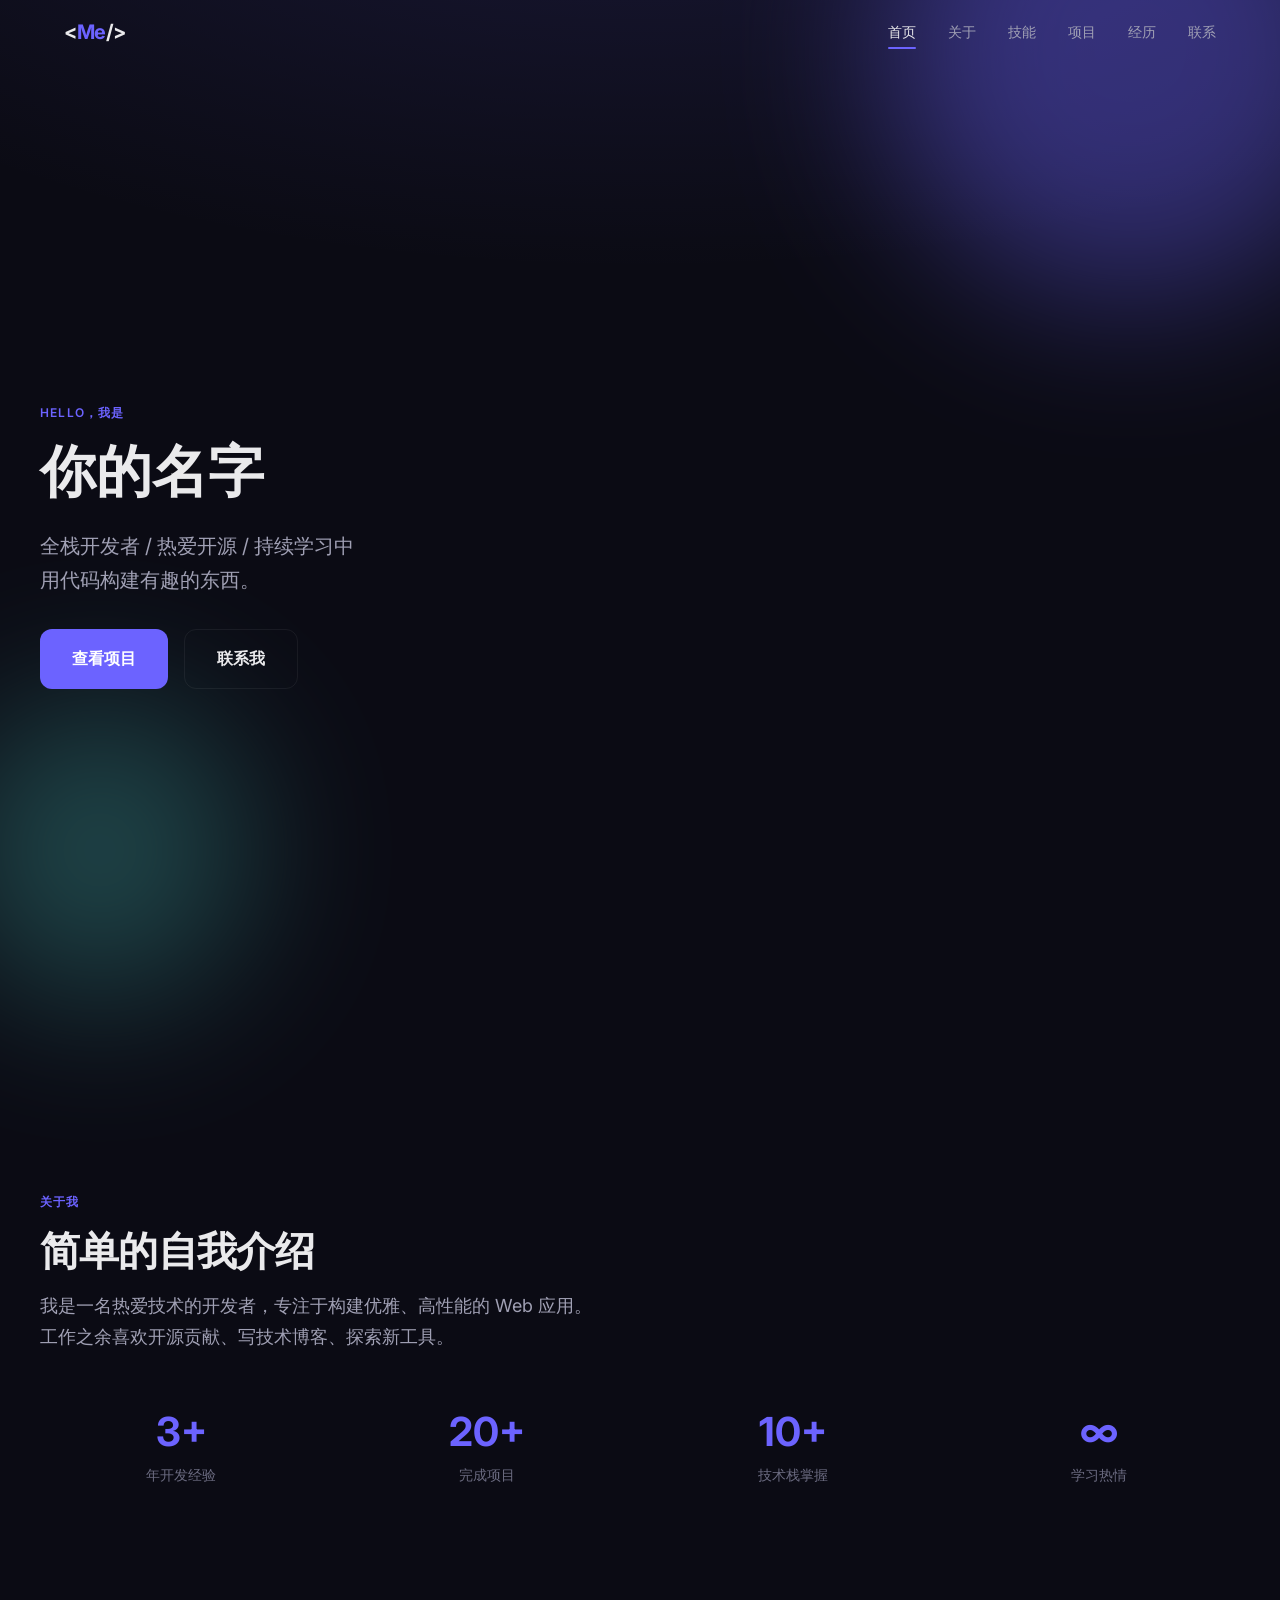
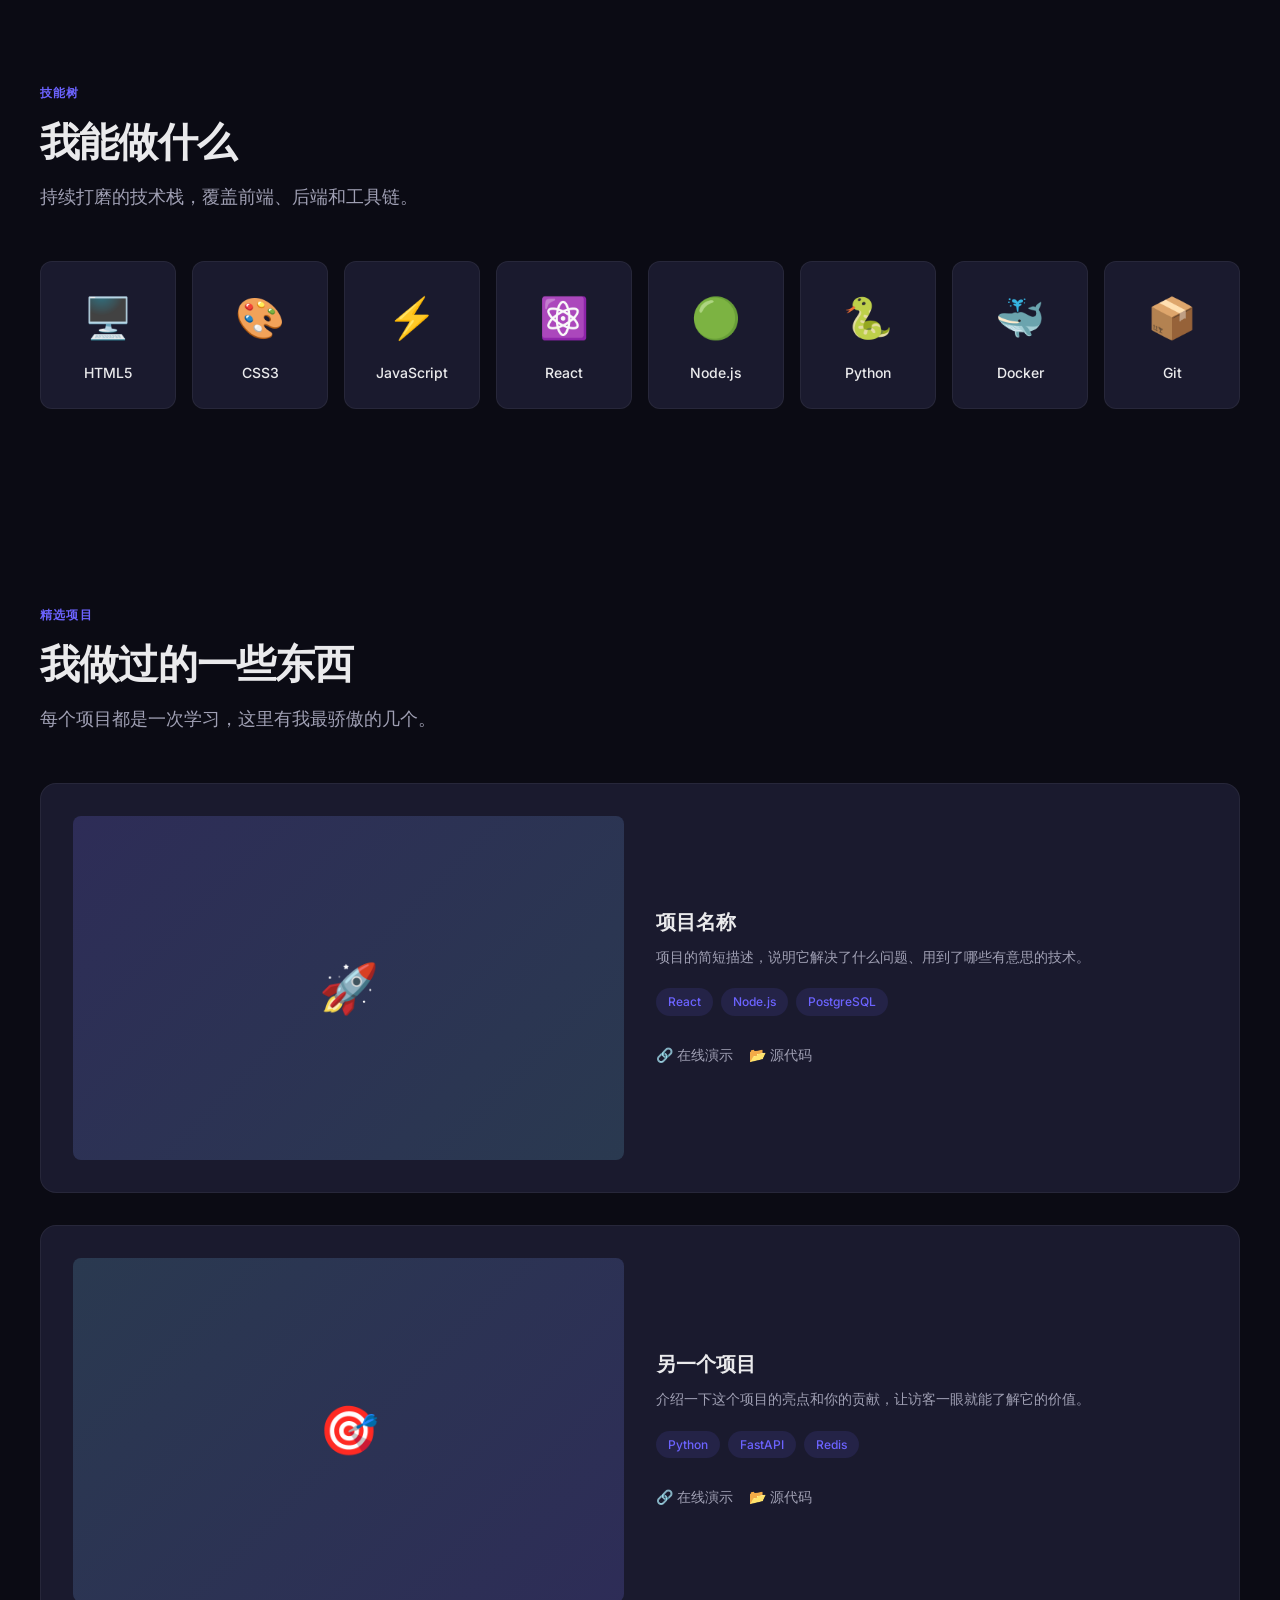
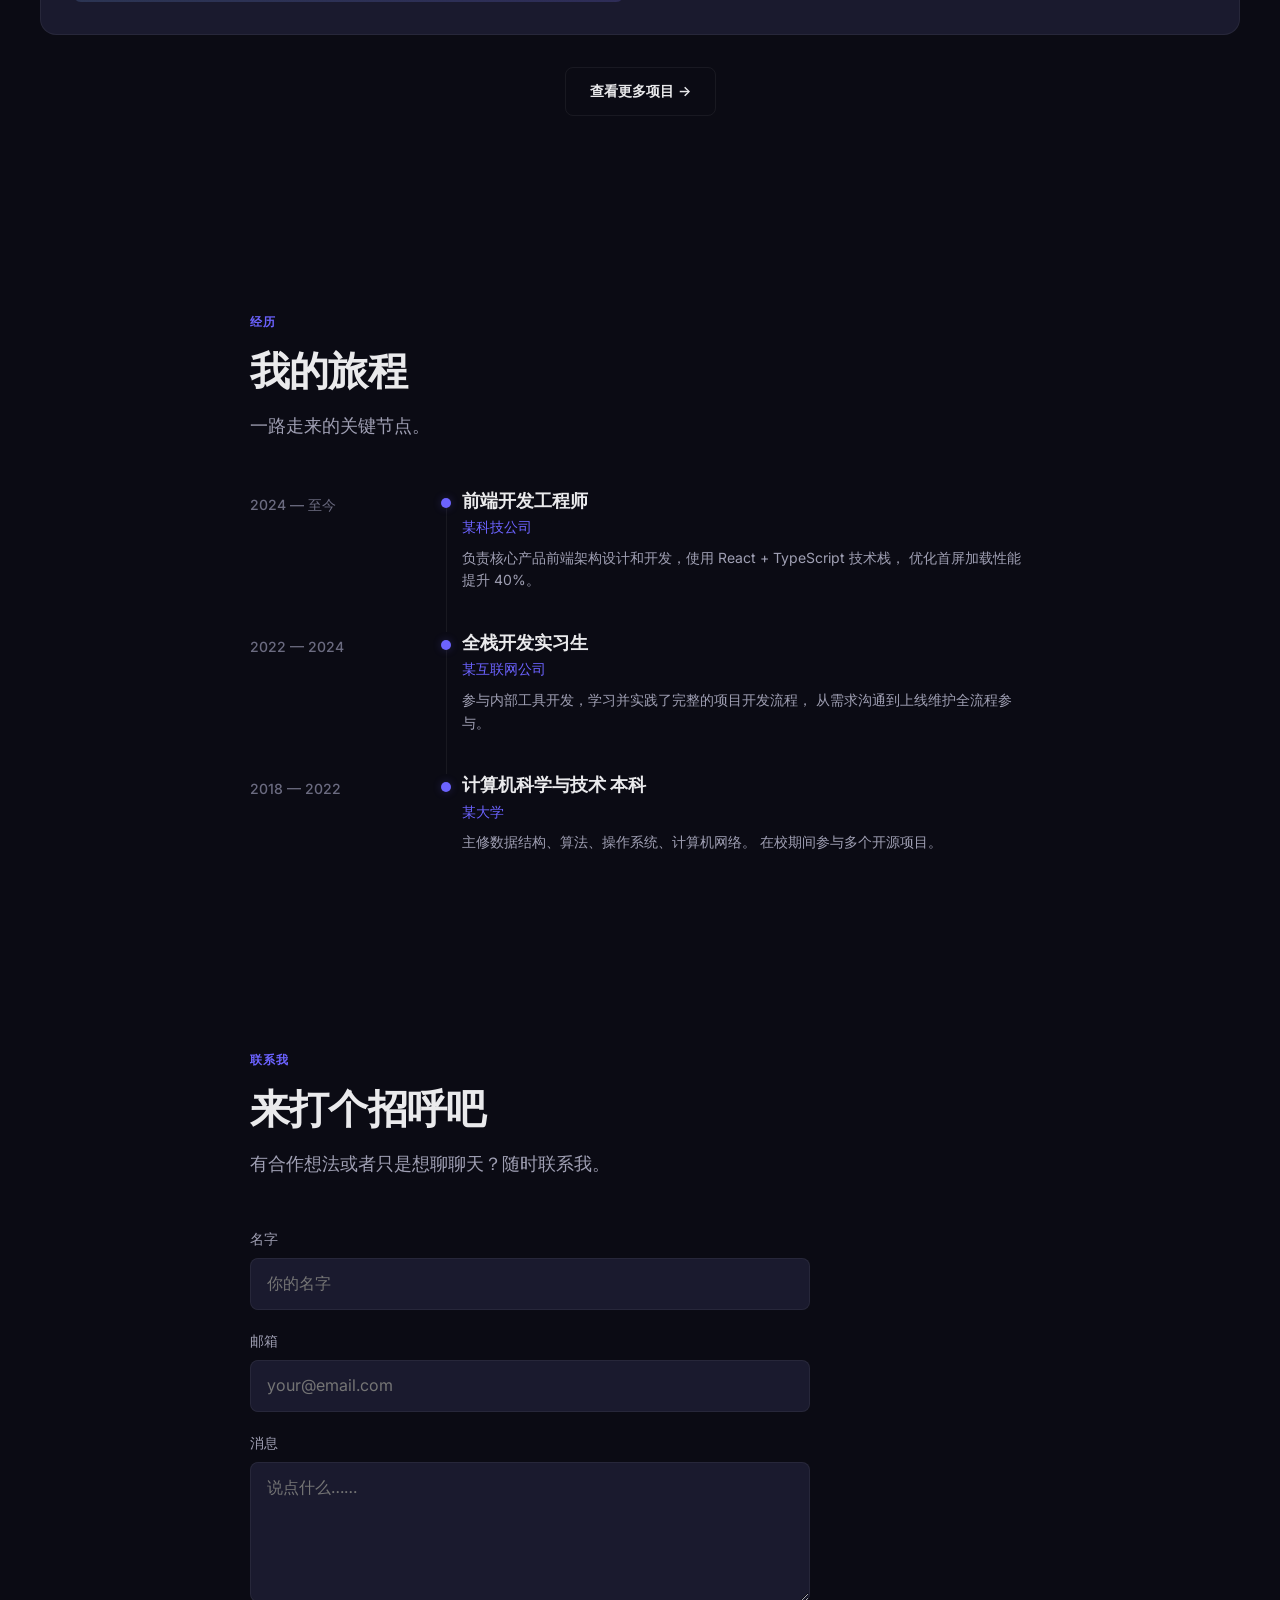
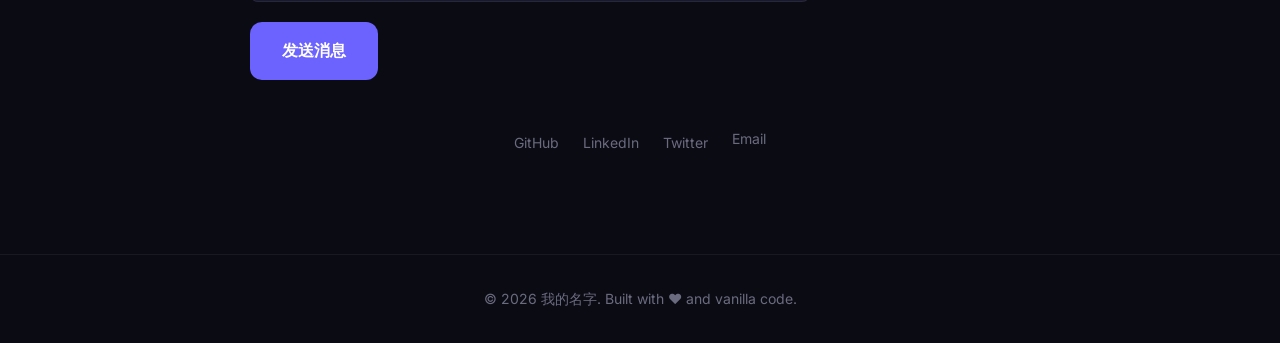
==== index.html @ 32b27642 "🎉 初始化个人作品集网站 - 纯静态 HTML/CSS/JS，零框架零依赖 - 深色主题，紫色主调 - 6 个板块：Hero/关于/技能/项目/经历/联系 - 滚动入场动画、Intersection " ====
<!DOCTYPE html>
<html lang="zh-CN">
<head>
  <meta charset="UTF-8">
  <meta name="viewport" content="width=device-width, initial-scale=1.0">
  <meta name="description" content="个人作品集网站 — 展示项目、技能与经历">
  <title>我的作品集</title>

  <!-- 预加载字体 -->
  <link rel="preconnect" href="https://fonts.googleapis.com">
  <link rel="preconnect" href="https://fonts.gstatic.com" crossorigin>
  <link href="https://fonts.googleapis.com/css2?family=Inter:wght@400;500;600;700&display=swap" rel="stylesheet">

  <!-- CSS -->
  <link rel="stylesheet" href="assets/css/reset.css">
  <link rel="stylesheet" href="assets/css/variables.css">
  <link rel="stylesheet" href="assets/css/base.css">
  <link rel="stylesheet" href="assets/css/layout.css">
  <link rel="stylesheet" href="assets/css/components.css">
  <link rel="stylesheet" href="assets/css/animations.css">
  <link rel="stylesheet" href="assets/css/responsive.css">
</head>
<body>

  <!-- ============ 导航栏 ============ -->
  <header class="nav" data-nav>
    <div class="nav__inner">
      <a href="#" class="nav__logo">&lt;<span>Me</span>/&gt;</a>

      <nav class="nav__links" data-nav-menu>
        <a href="#hero" class="nav__link nav__link--active">首页</a>
        <a href="#about" class="nav__link">关于</a>
        <a href="#skills" class="nav__link">技能</a>
        <a href="#projects" class="nav__link">项目</a>
        <a href="#experience" class="nav__link">经历</a>
        <a href="#contact" class="nav__link">联系</a>
      </nav>

      <button class="nav__toggle" data-nav-toggle aria-label="菜单">
        <span></span>
        <span></span>
        <span></span>
      </button>
    </div>
  </header>

  <main>

    <!-- ============ Hero ============ -->
    <section id="hero" class="section section--hero" data-section="hero">
      <div class="section__container">

        <!-- 装饰光晕 -->
        <div class="glow-orb glow-orb--primary" style="width:500px;height:500px;top:-200px;right:-100px;"></div>
        <div class="glow-orb glow-orb--accent" style="width:300px;height:300px;bottom:-100px;left:-50px;"></div>

        <div style="position:relative;z-index:1;min-height:100vh;display:flex;flex-direction:column;justify-content:center;padding:var(--nav-height) 0;">
          <span class="section__label animate-in animate-in--up">Hello，我是</span>

          <h1 class="animate-in animate-in--up animate-in--delay-1" style="margin-bottom:var(--space-6);">
            你的名字
          </h1>

          <p class="animate-in animate-in--up animate-in--delay-2" style="font-size:var(--text-xl);color:var(--color-text-secondary);max-width:560px;margin-bottom:var(--space-8);">
            全栈开发者 / 热爱开源 / 持续学习中
            <br>用代码构建有趣的东西。
          </p>

          <div class="animate-in animate-in--up animate-in--delay-3" style="display:flex;gap:var(--space-4);flex-wrap:wrap;">
            <a href="#projects" class="btn btn--primary btn--lg">查看项目</a>
            <a href="#contact" class="btn btn--ghost btn--lg">联系我</a>
          </div>
        </div>
      </div>
    </section>

    <!-- ============ About 关于 ============ -->
    <section id="about" class="section section--about" data-section="about">
      <div class="section__container">
        <span class="section__label animate-in animate-in--up">关于我</span>
        <h2 class="section__title animate-in animate-in--up animate-in--delay-1">简单的自我介绍</h2>
        <p class="section__subtitle animate-in animate-in--up animate-in--delay-2">
          我是一名热爱技术的开发者，专注于构建优雅、高性能的 Web 应用。
          工作之余喜欢开源贡献、写技术博客、探索新工具。
        </p>

        <div class="animate-in animate-in--up animate-in--delay-3" style="display:grid;grid-template-columns:repeat(auto-fit,minmax(240px,1fr));gap:var(--space-6);margin-top:var(--space-8);">
          <div style="text-align:center;">
            <div style="font-size:var(--text-4xl);font-weight:700;color:var(--color-primary);">3+</div>
            <div style="font-size:var(--text-sm);color:var(--color-text-muted);">年开发经验</div>
          </div>
          <div style="text-align:center;">
            <div style="font-size:var(--text-4xl);font-weight:700;color:var(--color-primary);">20+</div>
            <div style="font-size:var(--text-sm);color:var(--color-text-muted);">完成项目</div>
          </div>
          <div style="text-align:center;">
            <div style="font-size:var(--text-4xl);font-weight:700;color:var(--color-primary);">10+</div>
            <div style="font-size:var(--text-sm);color:var(--color-text-muted);">技术栈掌握</div>
          </div>
          <div style="text-align:center;">
            <div style="font-size:var(--text-4xl);font-weight:700;color:var(--color-primary);">∞</div>
            <div style="font-size:var(--text-sm);color:var(--color-text-muted);">学习热情</div>
          </div>
        </div>
      </div>
    </section>

    <!-- ============ Skills 技能 ============ -->
    <section id="skills" class="section section--skills" data-section="skills">
      <div class="section__container">
        <span class="section__label animate-in animate-in--up">技能树</span>
        <h2 class="section__title animate-in animate-in--up animate-in--delay-1">我能做什么</h2>
        <p class="section__subtitle animate-in animate-in--up animate-in--delay-2">
          持续打磨的技术栈，覆盖前端、后端和工具链。
        </p>

        <div style="display:grid;grid-template-columns:repeat(auto-fill,minmax(120px,1fr));gap:var(--space-4);">
          <!-- 前端 -->
          <div class="skill-card animate-in animate-in--scale animate-in--delay-1">
            <span class="skill-card__icon">🖥️</span>
            <span class="skill-card__name">HTML5</span>
          </div>
          <div class="skill-card animate-in animate-in--scale animate-in--delay-2">
            <span class="skill-card__icon">🎨</span>
            <span class="skill-card__name">CSS3</span>
          </div>
          <div class="skill-card animate-in animate-in--scale animate-in--delay-3">
            <span class="skill-card__icon">⚡</span>
            <span class="skill-card__name">JavaScript</span>
          </div>
          <div class="skill-card animate-in animate-in--scale animate-in--delay-4">
            <span class="skill-card__icon">⚛️</span>
            <span class="skill-card__name">React</span>
          </div>
          <!-- 后端 -->
          <div class="skill-card animate-in animate-in--scale animate-in--delay-1">
            <span class="skill-card__icon">🟢</span>
            <span class="skill-card__name">Node.js</span>
          </div>
          <div class="skill-card animate-in animate-in--scale animate-in--delay-2">
            <span class="skill-card__icon">🐍</span>
            <span class="skill-card__name">Python</span>
          </div>
          <!-- 工具 -->
          <div class="skill-card animate-in animate-in--scale animate-in--delay-3">
            <span class="skill-card__icon">🐳</span>
            <span class="skill-card__name">Docker</span>
          </div>
          <div class="skill-card animate-in animate-in--scale animate-in--delay-4">
            <span class="skill-card__icon">📦</span>
            <span class="skill-card__name">Git</span>
          </div>
        </div>
      </div>
    </section>

    <!-- ============ Projects 项目 ============ -->
    <section id="projects" class="section section--projects" data-section="projects">
      <div class="section__container">
        <span class="section__label animate-in animate-in--up">精选项目</span>
        <h2 class="section__title animate-in animate-in--up animate-in--delay-1">我做过的一些东西</h2>
        <p class="section__subtitle animate-in animate-in--up animate-in--delay-2">
          每个项目都是一次学习，这里有我最骄傲的几个。
        </p>

        <!-- 项目卡片 1 -->
        <div class="project-card animate-in animate-in--up animate-in--delay-3" style="margin-bottom:var(--space-8);">
          <div class="project-card__image">
            <div style="width:100%;height:100%;display:flex;align-items:center;justify-content:center;font-size:3rem;background:linear-gradient(135deg,var(--color-primary-muted),var(--color-accent-muted));">
              🚀
            </div>
          </div>
          <div class="project-card__content">
            <h3 class="project-card__title">项目名称</h3>
            <p class="project-card__desc">
              项目的简短描述，说明它解决了什么问题、用到了哪些有意思的技术。
            </p>
            <div class="project-card__tags">
              <span class="tag">React</span>
              <span class="tag">Node.js</span>
              <span class="tag">PostgreSQL</span>
            </div>
            <div class="project-card__links">
              <a href="#" class="project-card__link" rel="noopener noreferrer" target="_blank">🔗 在线演示</a>
              <a href="#" class="project-card__link" rel="noopener noreferrer" target="_blank">📂 源代码</a>
            </div>
          </div>
        </div>

        <!-- 项目卡片 2 -->
        <div class="project-card animate-in animate-in--up animate-in--delay-4" style="margin-bottom:var(--space-8);">
          <div class="project-card__image">
            <div style="width:100%;height:100%;display:flex;align-items:center;justify-content:center;font-size:3rem;background:linear-gradient(135deg,var(--color-accent-muted),var(--color-primary-muted));">
              🎯
            </div>
          </div>
          <div class="project-card__content">
            <h3 class="project-card__title">另一个项目</h3>
            <p class="project-card__desc">
              介绍一下这个项目的亮点和你的贡献，让访客一眼就能了解它的价值。
            </p>
            <div class="project-card__tags">
              <span class="tag">Python</span>
              <span class="tag">FastAPI</span>
              <span class="tag">Redis</span>
            </div>
            <div class="project-card__links">
              <a href="#" class="project-card__link" rel="noopener noreferrer" target="_blank">🔗 在线演示</a>
              <a href="#" class="project-card__link" rel="noopener noreferrer" target="_blank">📂 源代码</a>
            </div>
          </div>
        </div>

        <div class="animate-in animate-in--up" style="text-align:center;margin-top:var(--space-8);">
          <a href="#" class="btn btn--ghost">查看更多项目 →</a>
        </div>
      </div>
    </section>

    <!-- ============ Experience 经历 ============ -->
    <section id="experience" class="section section--experience" data-section="experience">
      <div class="section__container" style="max-width:var(--content-narrow);">
        <span class="section__label animate-in animate-in--up">经历</span>
        <h2 class="section__title animate-in animate-in--up animate-in--delay-1">我的旅程</h2>
        <p class="section__subtitle animate-in animate-in--up animate-in--delay-2">
          一路走来的关键节点。
        </p>

        <div style="position:relative;margin-top:var(--space-12);">
          <!-- 经历 1 -->
          <div class="timeline-item animate-in animate-in--left animate-in--delay-3">
            <span class="timeline-item__period">2024 — 至今</span>
            <span class="timeline-item__dot"></span>
            <div>
              <h3 class="timeline-item__role">前端开发工程师</h3>
              <p class="timeline-item__company">某科技公司</p>
              <p class="timeline-item__desc">
                负责核心产品前端架构设计和开发，使用 React + TypeScript 技术栈，
                优化首屏加载性能提升 40%。
              </p>
            </div>
          </div>

          <!-- 经历 2 -->
          <div class="timeline-item animate-in animate-in--left animate-in--delay-4">
            <span class="timeline-item__period">2022 — 2024</span>
            <span class="timeline-item__dot"></span>
            <div>
              <h3 class="timeline-item__role">全栈开发实习生</h3>
              <p class="timeline-item__company">某互联网公司</p>
              <p class="timeline-item__desc">
                参与内部工具开发，学习并实践了完整的项目开发流程，
                从需求沟通到上线维护全流程参与。
              </p>
            </div>
          </div>

          <!-- 经历 3 -->
          <div class="timeline-item animate-in animate-in--left animate-in--delay-5">
            <span class="timeline-item__period">2018 — 2022</span>
            <span class="timeline-item__dot"></span>
            <div>
              <h3 class="timeline-item__role">计算机科学与技术 本科</h3>
              <p class="timeline-item__company">某大学</p>
              <p class="timeline-item__desc">
                主修数据结构、算法、操作系统、计算机网络。
                在校期间参与多个开源项目。
              </p>
            </div>
          </div>
        </div>
      </div>
    </section>

    <!-- ============ Contact 联系 ============ -->
    <section id="contact" class="section section--contact" data-section="contact">
      <div class="section__container" style="max-width:var(--content-narrow);">
        <span class="section__label animate-in animate-in--up">联系我</span>
        <h2 class="section__title animate-in animate-in--up animate-in--delay-1">来打个招呼吧</h2>
        <p class="section__subtitle animate-in animate-in--up animate-in--delay-2">
          有合作想法或者只是想聊聊天？随时联系我。
        </p>

        <form class="form animate-in animate-in--up animate-in--delay-3" onsubmit="event.preventDefault();">
          <div class="form__group">
            <label class="form__label" for="name">名字</label>
            <input class="form__input" type="text" id="name" placeholder="你的名字" required>
          </div>
          <div class="form__group">
            <label class="form__label" for="email">邮箱</label>
            <input class="form__input" type="email" id="email" placeholder="your@email.com" required>
          </div>
          <div class="form__group">
            <label class="form__label" for="message">消息</label>
            <textarea class="form__textarea" id="message" placeholder="说点什么……" required></textarea>
          </div>
          <button type="submit" class="btn btn--primary btn--lg" style="justify-self:start;">发送消息</button>
        </form>

        <!-- 社交链接 -->
        <div class="animate-in animate-in--up animate-in--delay-4" style="display:flex;gap:var(--space-6);margin-top:var(--space-12);justify-content:center;">
          <a href="#" class="nav__link" rel="noopener noreferrer" target="_blank" style="font-size:var(--text-sm);color:var(--color-text-muted);">GitHub</a>
          <a href="#" class="nav__link" rel="noopener noreferrer" target="_blank" style="font-size:var(--text-sm);color:var(--color-text-muted);">LinkedIn</a>
          <a href="#" class="nav__link" rel="noopener noreferrer" target="_blank" style="font-size:var(--text-sm);color:var(--color-text-muted);">Twitter</a>
          <a href="mailto:your@email.com" style="font-size:var(--text-sm);color:var(--color-text-muted);">Email</a>
        </div>
      </div>
    </section>

  </main>

  <!-- ============ 页脚 ============ -->
  <footer class="footer">
    <p class="footer__text">© 2026 我的名字. Built with ❤️ and vanilla code.</p>
  </footer>

  <!-- JS（ES Module） -->
  <script type="module" src="assets/js/main.js"></script>
</body>
</html>
---- assets/css/variables.css ----
/* ============================================
   Design Tokens — 所有视觉属性的唯一来源
   修改此文件即可改变全站风格
   ============================================ */

:root {
  /* ---- 色彩系统 ---- */

  /* 主色调 — 紫色系 */
  --color-primary: #6C63FF;
  --color-primary-hover: #5A52D5;
  --color-primary-muted: rgba(108, 99, 255, 0.12);
  --color-primary-glow: rgba(108, 99, 255, 0.25);

  /* 强调色 — 青色，用于点缀 */
  --color-accent: #4ECDC4;
  --color-accent-muted: rgba(78, 205, 196, 0.12);

  /* 背景层级 */
  --color-bg-primary: #0B0B14;
  --color-bg-secondary: #12121F;
  --color-bg-card: #1A1A2E;
  --color-bg-elevated: #252540;

  /* 文字层级 */
  --color-text-primary: #EAEAEC;
  --color-text-secondary: #A0A0B4;
  --color-text-muted: #6B6B80;

  /* 边框 */
  --color-border: rgba(255, 255, 255, 0.06);
  --color-border-hover: rgba(255, 255, 255, 0.12);

  /* 状态色 */
  --color-success: #4ECDC4;
  --color-warning: #FFD93D;
  --color-error: #FF6B6B;

  /* 渐变 */
  --gradient-primary: linear-gradient(135deg, #6C63FF 0%, #4ECDC4 100%);
  --gradient-bg: radial-gradient(ellipse 80% 50% at 50% -20%, rgba(108, 99, 255, 0.15), transparent);

  /* ---- 字体系统 ---- */
  --font-sans: 'Inter', -apple-system, BlinkMacSystemFont, 'Segoe UI', 'PingFang SC', 'Microsoft YaHei', sans-serif;
  --font-mono: 'JetBrains Mono', 'Fira Code', 'Consolas', 'Courier New', monospace;

  --text-xs: 0.75rem;    /* 12px */
  --text-sm: 0.875rem;   /* 14px */
  --text-base: 1rem;     /* 16px */
  --text-lg: 1.125rem;   /* 18px */
  --text-xl: 1.25rem;    /* 20px */
  --text-2xl: 1.5rem;    /* 24px */
  --text-3xl: 2rem;      /* 32px */
  --text-4xl: 2.75rem;   /* 44px */
  --text-5xl: 3.5rem;    /* 56px — Hero */

  /* ---- 间距系统（4px 基准）---- */
  --space-1: 0.25rem;   /* 4px */
  --space-2: 0.5rem;    /* 8px */
  --space-3: 0.75rem;   /* 12px */
  --space-4: 1rem;      /* 16px */
  --space-5: 1.25rem;   /* 20px */
  --space-6: 1.5rem;    /* 24px */
  --space-8: 2rem;      /* 32px */
  --space-10: 2.5rem;   /* 40px */
  --space-12: 3rem;     /* 48px */
  --space-16: 4rem;     /* 64px */
  --space-20: 5rem;     /* 80px */
  --space-24: 6rem;     /* 96px */

  /* ---- 圆角 ---- */
  --radius-sm: 4px;
  --radius-md: 8px;
  --radius-lg: 12px;
  --radius-xl: 16px;
  --radius-2xl: 24px;
  --radius-full: 9999px;

  /* ---- 阴影 ---- */
  --shadow-sm: 0 1px 3px rgba(0, 0, 0, 0.3);
  --shadow-md: 0 4px 16px rgba(0, 0, 0, 0.4);
  --shadow-lg: 0 8px 32px rgba(0, 0, 0, 0.5);
  --shadow-glow: 0 0 30px var(--color-primary-glow);

  /* ---- 过渡 ---- */
  --transition-fast: 150ms ease;
  --transition-base: 300ms cubic-bezier(0.4, 0, 0.2, 1);
  --transition-slow: 500ms cubic-bezier(0.22, 0.61, 0.36, 1);

  /* ---- 布局 ---- */
  --nav-height: 64px;
  --content-width: 1100px;
  --content-narrow: 780px;
}
---- assets/css/base.css ----
/* ============================================
   Base — 基础元素样式
   ============================================ */

body {
  font-family: var(--font-sans);
  font-size: var(--text-base);
  color: var(--color-text-primary);
  background-color: var(--color-bg-primary);
  background-image: var(--gradient-bg);
  background-attachment: fixed;
}

/* ---- 标题 ---- */
h1 { font-size: var(--text-5xl); }
h2 { font-size: var(--text-4xl); }
h3 { font-size: var(--text-2xl); }
h4 { font-size: var(--text-xl); }

/* ---- 段落 ---- */
p {
  color: var(--color-text-secondary);
  line-height: 1.7;
}

/* ---- 链接 ---- */
a {
  color: var(--color-primary);
  transition: color var(--transition-fast);
}

a:hover {
  color: var(--color-primary-hover);
}

/* ---- 选中 ---- */
::selection {
  background-color: var(--color-primary-muted);
  color: var(--color-primary);
}

/* ---- 滚动条 ---- */
::-webkit-scrollbar {
  width: 6px;
}

::-webkit-scrollbar-track {
  background: var(--color-bg-primary);
}

::-webkit-scrollbar-thumb {
  background: var(--color-bg-elevated);
  border-radius: var(--radius-full);
}

::-webkit-scrollbar-thumb:hover {
  background: var(--color-text-muted);
}

/* ---- 聚焦可见 ---- */
:focus-visible {
  outline: 2px solid var(--color-primary);
  outline-offset: 2px;
}

/* ---- 分割线 ---- */
hr {
  border: none;
  border-top: 1px solid var(--color-border);
  margin: var(--space-8) 0;
}
---- assets/css/layout.css ----
/* ============================================
   Layout — 导航、板块、页脚、容器
   ============================================ */

/* ---- 导航栏 ---- */
.nav {
  position: fixed;
  top: 0;
  left: 0;
  right: 0;
  z-index: 100;
  height: var(--nav-height);
  display: flex;
  align-items: center;
  transition: background var(--transition-base), box-shadow var(--transition-base);
}

/* 滚动后导航栏背景变化 */
.nav--scrolled {
  background: rgba(11, 11, 20, 0.85);
  backdrop-filter: blur(16px);
  -webkit-backdrop-filter: blur(16px);
  box-shadow: 0 1px 0 var(--color-border);
}

.nav__inner {
  display: flex;
  align-items: center;
  justify-content: space-between;
  width: 100%;
  max-width: var(--content-width);
  margin: 0 auto;
  padding: 0 var(--space-6);
}

.nav__logo {
  font-size: var(--text-xl);
  font-weight: 700;
  letter-spacing: -0.02em;
  color: var(--color-text-primary);
}

.nav__logo span {
  color: var(--color-primary);
}

.nav__links {
  display: flex;
  gap: var(--space-8);
}

.nav__link {
  font-size: var(--text-sm);
  color: var(--color-text-secondary);
  transition: color var(--transition-fast);
  position: relative;
  padding: var(--space-1) 0;
}

.nav__link:hover,
.nav__link--active {
  color: var(--color-text-primary);
}

/* 导航下划线动画 */
.nav__link::after {
  content: '';
  position: absolute;
  bottom: -2px;
  left: 0;
  width: 0;
  height: 2px;
  background: var(--color-primary);
  border-radius: var(--radius-full);
  transition: width var(--transition-base);
}

.nav__link:hover::after,
.nav__link--active::after {
  width: 100%;
}

/* 移动端菜单按钮 */
.nav__toggle {
  display: none;
  flex-direction: column;
  gap: 5px;
  padding: var(--space-2);
  cursor: pointer;
}

.nav__toggle span {
  display: block;
  width: 24px;
  height: 2px;
  background: var(--color-text-primary);
  border-radius: var(--radius-full);
  transition: transform var(--transition-base), opacity var(--transition-base);
}

/* ---- 板块通用 ---- */
.section {
  padding: var(--space-24) var(--space-6);
}

.section__container {
  max-width: var(--content-width);
  margin: 0 auto;
}

.section__label {
  display: inline-block;
  font-size: var(--text-xs);
  font-weight: 600;
  letter-spacing: 0.1em;
  text-transform: uppercase;
  color: var(--color-primary);
  margin-bottom: var(--space-4);
}

.section__title {
  margin-bottom: var(--space-4);
  letter-spacing: -0.02em;
}

.section__subtitle {
  font-size: var(--text-lg);
  color: var(--color-text-secondary);
  max-width: 560px;
  margin-bottom: var(--space-12);
}

/* ---- 页脚 ---- */
.footer {
  padding: var(--space-8) var(--space-6);
  border-top: 1px solid var(--color-border);
  text-align: center;
}

.footer__text {
  font-size: var(--text-sm);
  color: var(--color-text-muted);
}
---- assets/css/components.css ----
/* ============================================
   Components — 可复用 UI 组件
   ============================================ */

/* ---- 按钮 ---- */
.btn {
  display: inline-flex;
  align-items: center;
  gap: var(--space-2);
  padding: var(--space-3) var(--space-6);
  font-size: var(--text-sm);
  font-weight: 600;
  border-radius: var(--radius-md);
  transition: all var(--transition-fast);
  white-space: nowrap;
}

.btn--primary {
  background: var(--color-primary);
  color: #fff;
}

.btn--primary:hover {
  background: var(--color-primary-hover);
  box-shadow: var(--shadow-glow);
  transform: translateY(-1px);
}

.btn--ghost {
  background: transparent;
  color: var(--color-text-primary);
  border: 1px solid var(--color-border);
}

.btn--ghost:hover {
  border-color: var(--color-border-hover);
  background: rgba(255, 255, 255, 0.04);
}

.btn--lg {
  padding: var(--space-4) var(--space-8);
  font-size: var(--text-base);
  border-radius: var(--radius-lg);
}

/* ---- 标签/徽章 ---- */
.tag {
  display: inline-block;
  padding: var(--space-1) var(--space-3);
  font-size: var(--text-xs);
  font-weight: 500;
  color: var(--color-primary);
  background: var(--color-primary-muted);
  border-radius: var(--radius-full);
}

/* ---- 技能卡片 ---- */
.skill-card {
  display: flex;
  flex-direction: column;
  align-items: center;
  gap: var(--space-3);
  padding: var(--space-6) var(--space-4);
  background: var(--color-bg-card);
  border: 1px solid var(--color-border);
  border-radius: var(--radius-lg);
  transition: all var(--transition-base);
}

.skill-card:hover {
  border-color: var(--color-primary);
  box-shadow: var(--shadow-glow);
  transform: translateY(-4px);
}

.skill-card__icon {
  font-size: 2.5rem;
  transition: transform var(--transition-base);
}

.skill-card:hover .skill-card__icon {
  transform: scale(1.15);
}

.skill-card__name {
  font-size: var(--text-sm);
  font-weight: 500;
}

/* ---- 项目卡片 ---- */
.project-card {
  position: relative;
  display: grid;
  grid-template-columns: 1fr 1fr;
  gap: var(--space-8);
  padding: var(--space-8);
  background: var(--color-bg-card);
  border: 1px solid var(--color-border);
  border-radius: var(--radius-xl);
  overflow: hidden;
  transition: all var(--transition-base);
}

.project-card:hover {
  border-color: var(--color-border-hover);
  box-shadow: var(--shadow-md);
  transform: translateY(-2px);
}

.project-card__image {
  position: relative;
  border-radius: var(--radius-md);
  overflow: hidden;
  aspect-ratio: 16 / 10;
  background: var(--color-bg-elevated);
}

.project-card__image img {
  width: 100%;
  height: 100%;
  object-fit: cover;
}

.project-card__content {
  display: flex;
  flex-direction: column;
  justify-content: center;
  gap: var(--space-3);
}

.project-card__title {
  font-size: var(--text-xl);
  font-weight: 600;
}

.project-card__desc {
  font-size: var(--text-sm);
  color: var(--color-text-secondary);
  line-height: 1.6;
}

.project-card__tags {
  display: flex;
  flex-wrap: wrap;
  gap: var(--space-2);
  margin-top: var(--space-2);
}

.project-card__links {
  display: flex;
  gap: var(--space-4);
  margin-top: var(--space-4);
}

.project-card__link {
  display: inline-flex;
  align-items: center;
  gap: var(--space-1);
  font-size: var(--text-sm);
  font-weight: 500;
  color: var(--color-text-secondary);
  transition: color var(--transition-fast);
}

.project-card__link:hover {
  color: var(--color-primary);
}

/* ---- 时间线项 ---- */
.timeline-item {
  position: relative;
  display: grid;
  grid-template-columns: 180px 1fr;
  gap: var(--space-8);
  padding-bottom: var(--space-10);
}

.timeline-item:last-child {
  padding-bottom: 0;
}

/* 时间线竖线 */
.timeline-item::before {
  content: '';
  position: absolute;
  left: 196px;
  top: 12px;
  bottom: 0;
  width: 1px;
  background: var(--color-border);
}

.timeline-item:last-child::before {
  display: none;
}

.timeline-item__period {
  font-size: var(--text-sm);
  font-weight: 500;
  color: var(--color-text-muted);
  padding-top: var(--space-1);
}

.timeline-item__dot {
  position: absolute;
  left: 191px;
  top: 8px;
  width: 10px;
  height: 10px;
  background: var(--color-primary);
  border-radius: var(--radius-full);
  box-shadow: 0 0 8px var(--color-primary-glow);
}

.timeline-item__role {
  font-size: var(--text-lg);
  font-weight: 600;
  margin-bottom: var(--space-1);
}

.timeline-item__company {
  font-size: var(--text-sm);
  color: var(--color-primary);
  margin-bottom: var(--space-2);
}

.timeline-item__desc {
  font-size: var(--text-sm);
  color: var(--color-text-secondary);
  line-height: 1.6;
}

/* ---- 联系表单 ---- */
.form {
  display: grid;
  gap: var(--space-5);
  max-width: 560px;
}

.form__group {
  display: flex;
  flex-direction: column;
  gap: var(--space-2);
}

.form__label {
  font-size: var(--text-sm);
  font-weight: 500;
  color: var(--color-text-secondary);
}

.form__input,
.form__textarea {
  padding: var(--space-3) var(--space-4);
  background: var(--color-bg-card);
  border: 1px solid var(--color-border);
  border-radius: var(--radius-md);
  color: var(--color-text-primary);
  transition: border-color var(--transition-fast), box-shadow var(--transition-fast);
}

.form__input:focus,
.form__textarea:focus {
  outline: none;
  border-color: var(--color-primary);
  box-shadow: 0 0 0 3px var(--color-primary-muted);
}

.form__textarea {
  min-height: 140px;
  resize: vertical;
}
---- assets/css/animations.css ----
/* ============================================
   Animations — 关键帧动画 & 过渡效果
   ============================================ */

/* ---- 入场动画：从下方淡入 ---- */
@keyframes fadeInUp {
  from {
    opacity: 0;
    transform: translateY(30px);
  }
  to {
    opacity: 1;
    transform: translateY(0);
  }
}

/* ---- 入场动画：从左侧滑入 ---- */
@keyframes fadeInLeft {
  from {
    opacity: 0;
    transform: translateX(-30px);
  }
  to {
    opacity: 1;
    transform: translateX(0);
  }
}

/* ---- 入场动画：从右侧滑入 ---- */
@keyframes fadeInRight {
  from {
    opacity: 0;
    transform: translateX(30px);
  }
  to {
    opacity: 1;
    transform: translateX(0);
  }
}

/* ---- 缩放淡入 ---- */
@keyframes scaleIn {
  from {
    opacity: 0;
    transform: scale(0.9);
  }
  to {
    opacity: 1;
    transform: scale(1);
  }
}

/* ---- Hero 标题字符逐个出现 ---- */
@keyframes charReveal {
  from {
    opacity: 0;
    transform: translateY(100%);
  }
  to {
    opacity: 1;
    transform: translateY(0);
  }
}

/* ---- 浮动动画（装饰元素）---- */
@keyframes float {
  0%, 100% {
    transform: translateY(0);
  }
  50% {
    transform: translateY(-20px);
  }
}

/* ---- 光标的闪烁 ---- */
@keyframes blink {
  0%, 100% { opacity: 1; }
  50% { opacity: 0; }
}

/* ---- 背景光晕呼吸 ---- */
@keyframes glowPulse {
  0%, 100% {
    opacity: 0.4;
    transform: scale(1);
  }
  50% {
    opacity: 0.7;
    transform: scale(1.05);
  }
}

/* ============================================
   可复用的入场类（JS 触发）
   ============================================ */

.animate-in {
  opacity: 0;
  transition: opacity 0.6s cubic-bezier(0.22, 0.61, 0.36, 1),
              transform 0.6s cubic-bezier(0.22, 0.61, 0.36, 1);
}

/* 初始隐藏位置 */
.animate-in--up {
  transform: translateY(30px);
}

.animate-in--left {
  transform: translateX(-30px);
}

.animate-in--right {
  transform: translateX(30px);
}

.animate-in--scale {
  transform: scale(0.9);
}

/* JS 添加此类的瞬间：播放动画 */
.animate-in--visible {
  opacity: 1;
  transform: translate(0) scale(1);
}

/* 延迟序列 —— 用于列表项逐个出现 */
.animate-in--delay-1  { transition-delay: 0.1s; }
.animate-in--delay-2  { transition-delay: 0.2s; }
.animate-in--delay-3  { transition-delay: 0.3s; }
.animate-in--delay-4  { transition-delay: 0.4s; }
.animate-in--delay-5  { transition-delay: 0.5s; }
.animate-in--delay-6  { transition-delay: 0.6s; }
.animate-in--delay-7  { transition-delay: 0.7s; }
.animate-in--delay-8  { transition-delay: 0.8s; }

/* ---- 装饰光晕 ---- */
.glow-orb {
  position: absolute;
  border-radius: 50%;
  filter: blur(80px);
  pointer-events: none;
  animation: glowPulse 6s ease-in-out infinite;
}

.glow-orb--primary {
  background: var(--color-primary);
  opacity: 0.4;
}

.glow-orb--accent {
  background: var(--color-accent);
  opacity: 0.3;
  animation-delay: 3s;
}
---- assets/css/responsive.css ----
/* ============================================
   Responsive — 响应式断点覆盖
   移动优先，各断点仅覆盖需要调整的样式
   ============================================ */

/* ---- ≥ 576px：大屏手机横屏 ---- */
@media (min-width: 576px) {
  :root {
    --text-5xl: 3.5rem;
    --text-4xl: 2.5rem;
  }
}

/* ---- ≥ 768px：平板 ---- */
@media (min-width: 768px) {
  .nav__links {
    display: flex;
  }
}

/* ---- < 768px：移动端 ---- */
@media (max-width: 767px) {
  :root {
    --nav-height: 56px;
    --text-4xl: 2rem;
    --text-5xl: 2.5rem;
  }

  .nav__links {
    position: fixed;
    top: var(--nav-height);
    left: 0;
    right: 0;
    bottom: 0;
    flex-direction: column;
    align-items: center;
    justify-content: center;
    gap: var(--space-8);
    background: var(--color-bg-primary);
    opacity: 0;
    pointer-events: none;
    transition: opacity var(--transition-base);
  }

  .nav__links--open {
    opacity: 1;
    pointer-events: auto;
  }

  .nav__toggle {
    display: flex;
  }

  .section {
    padding: var(--space-16) var(--space-4);
  }

  .project-card {
    grid-template-columns: 1fr;
    gap: var(--space-6);
  }

  .timeline-item {
    grid-template-columns: 1fr;
    gap: var(--space-2);
  }

  .timeline-item::before,
  .timeline-item__dot {
    display: none;
  }

  .timeline-item__period {
    color: var(--color-primary);
  }

  .footer {
    padding: var(--space-6) var(--space-4);
  }
}

/* ---- ≥ 1024px：桌面 ---- */
@media (min-width: 1024px) {
  .section {
    padding: var(--space-24) var(--space-8);
  }
}

/* ---- ≥ 1200px：大桌面 ---- */
@media (min-width: 1200px) {
  :root {
    --content-width: 1200px;
  }
}

/* ---- 仅 hover 设备才显示 hover 效果 ---- */
@media (hover: none) {
  .skill-card:hover {
    transform: none;
    border-color: var(--color-border);
    box-shadow: none;
  }

  .project-card:hover {
    transform: none;
  }
}
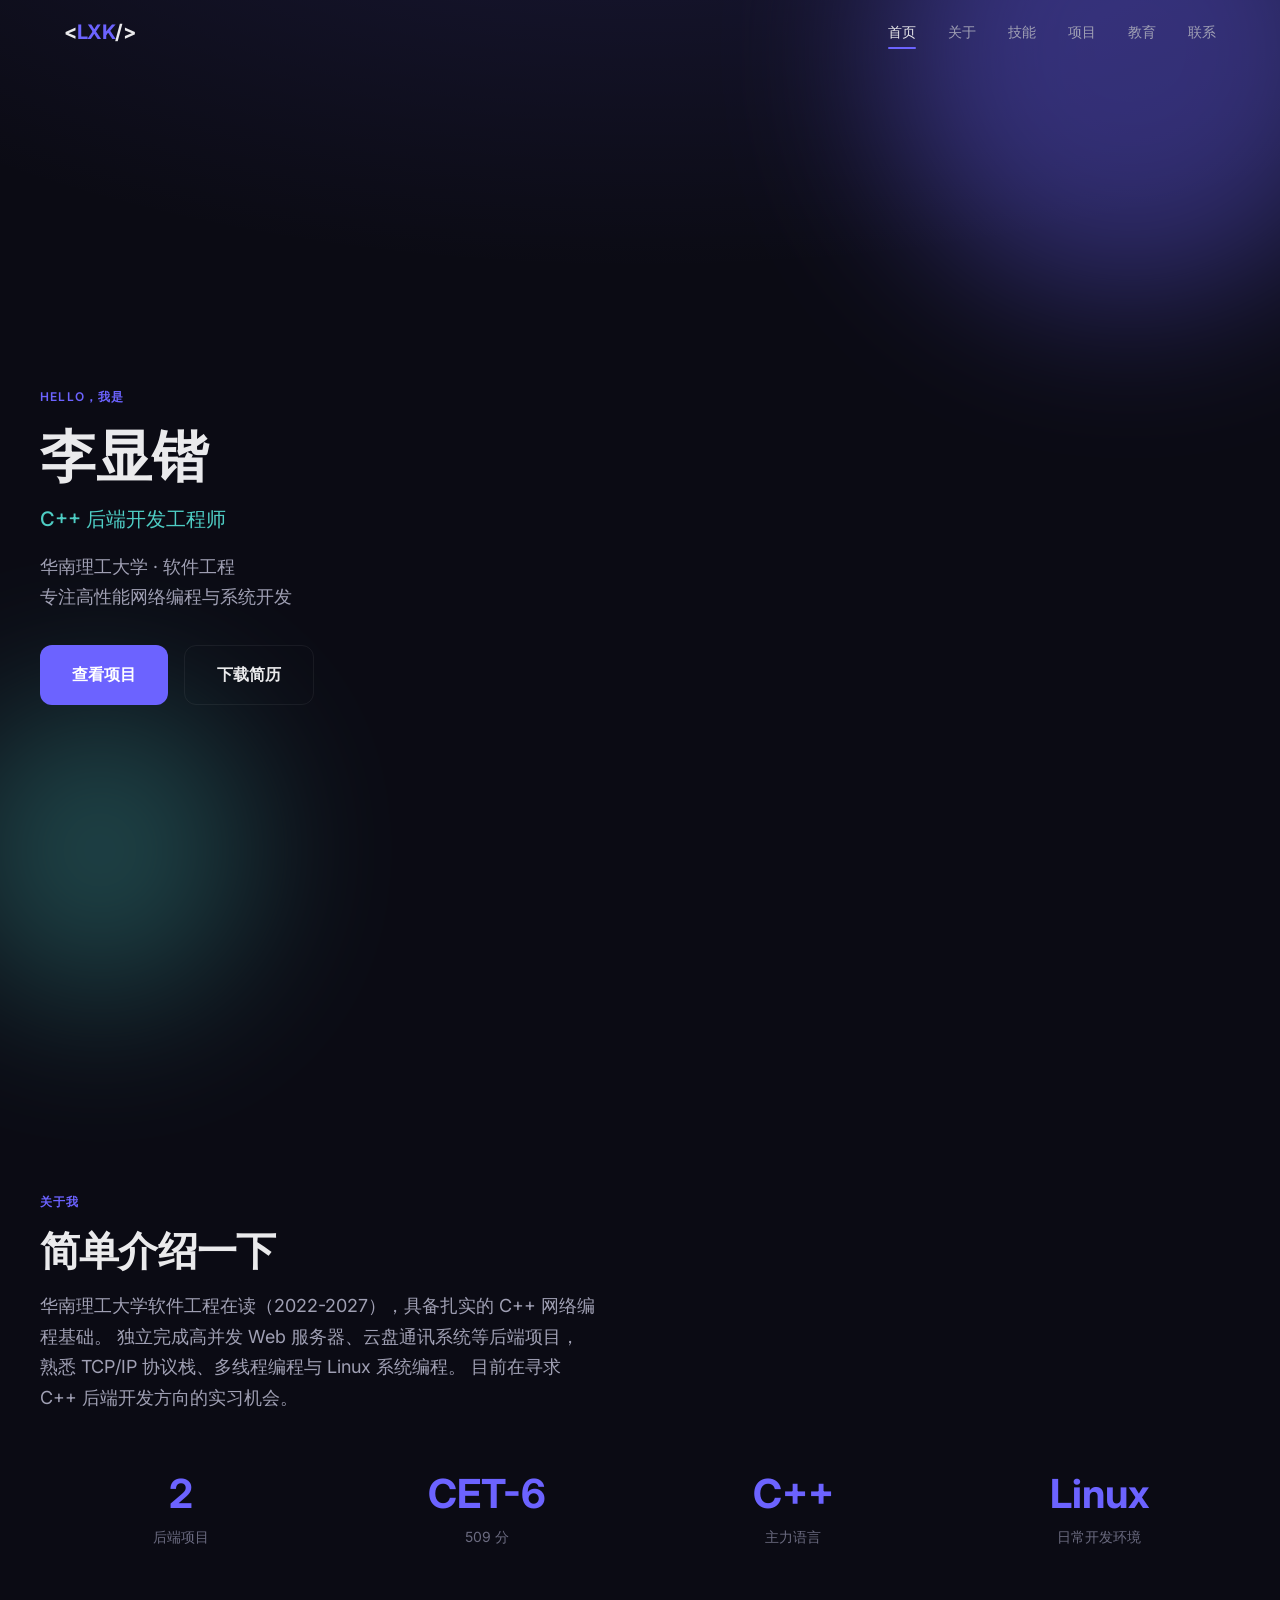
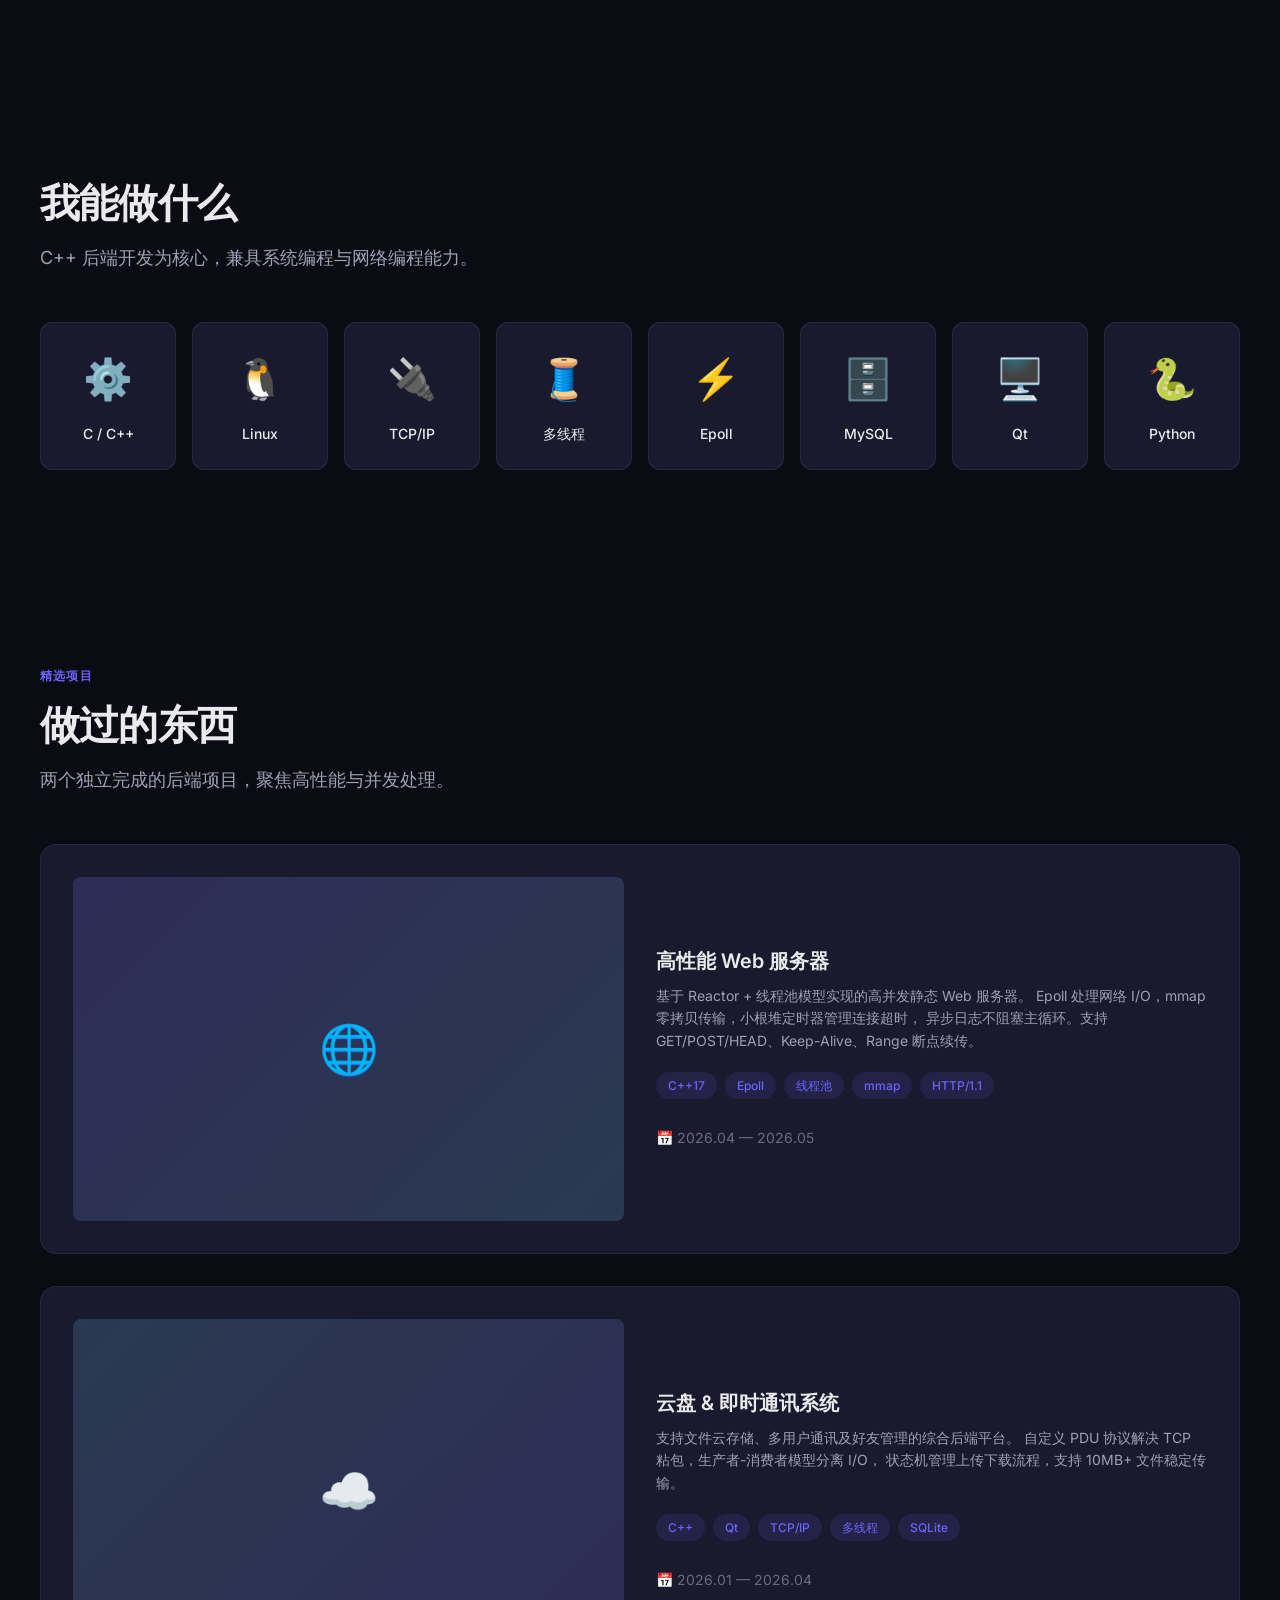
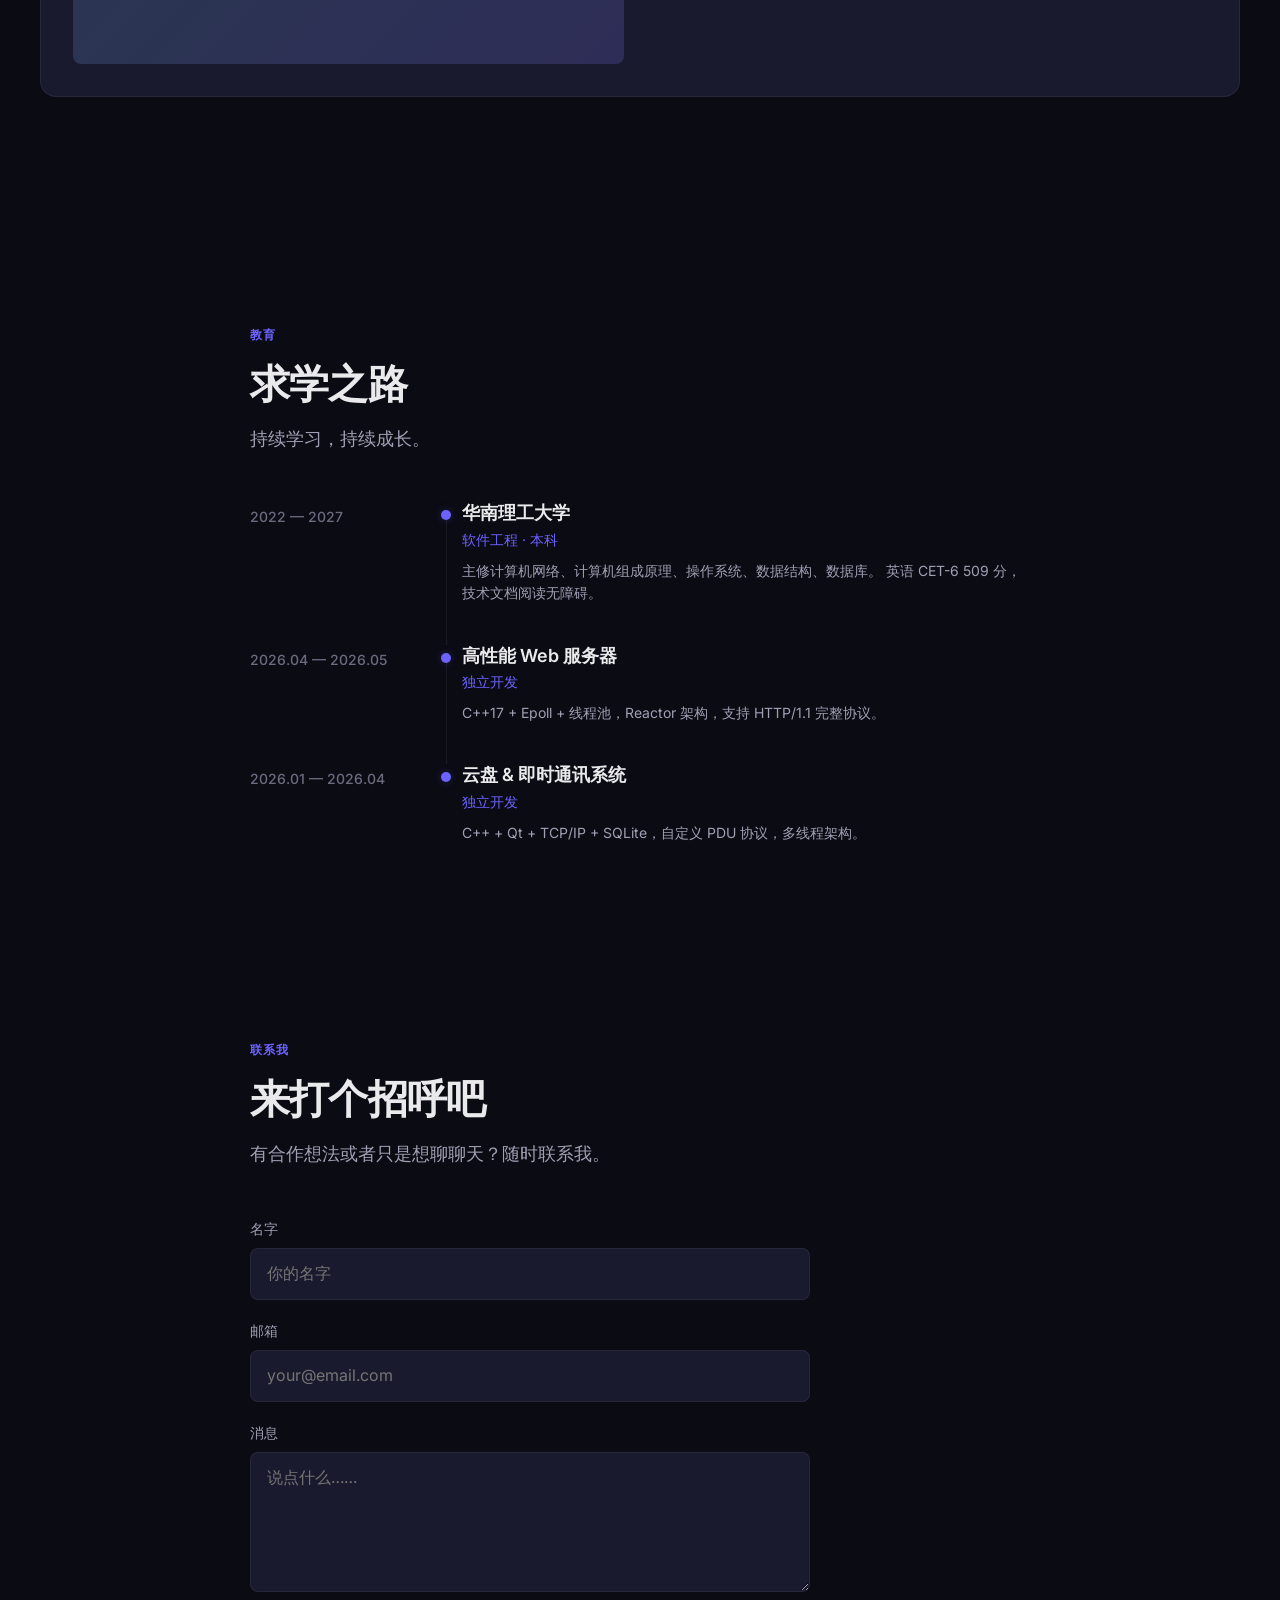
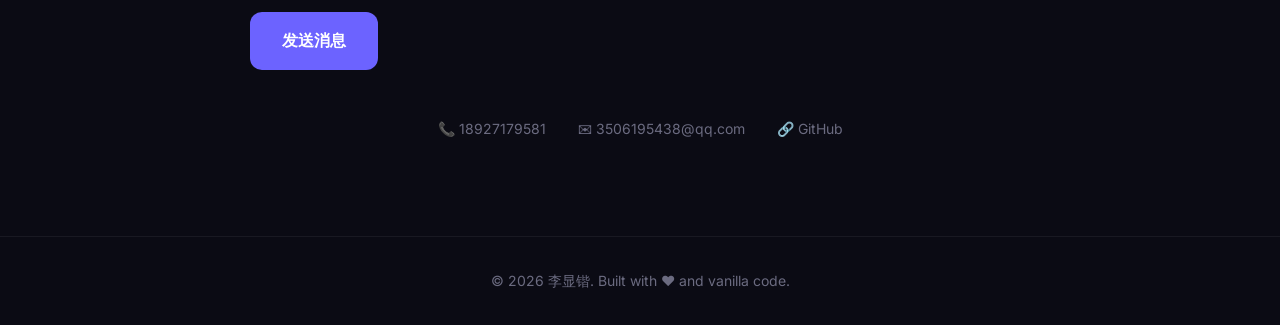
==== commit 9b6aaa09: "📝 更新真实个人信息 + 优化版简历 - 替换所有占位内容为真实信息 - Hero: 名字 → 李显锴，C++ 后端开发 - 技能: C++/Linux/Epoll/Qt/TCP 等真实技能栈 - 项" ====
--- a/index.html
+++ b/index.html
@@ -3,8 +3,8 @@
 <head>
   <meta charset="UTF-8">
   <meta name="viewport" content="width=device-width, initial-scale=1.0">
-  <meta name="description" content="个人作品集网站 — 展示项目、技能与经历">
-  <title>我的作品集</title>
+  <meta name="description" content="李显锴 - 个人作品集。C++ 后端开发，软件工程在读，热爱高性能服务端技术。">
+  <title>李显锴 | Portfolio</title>
 
   <!-- 预加载字体 -->
   <link rel="preconnect" href="https://fonts.googleapis.com">
@@ -25,14 +25,14 @@
   <!-- ============ 导航栏 ============ -->
   <header class="nav" data-nav>
     <div class="nav__inner">
-      <a href="#" class="nav__logo">&lt;<span>Me</span>/&gt;</a>
+      <a href="#" class="nav__logo">&lt;<span>LXK</span>/&gt;</a>
 
       <nav class="nav__links" data-nav-menu>
         <a href="#hero" class="nav__link nav__link--active">首页</a>
         <a href="#about" class="nav__link">关于</a>
         <a href="#skills" class="nav__link">技能</a>
         <a href="#projects" class="nav__link">项目</a>
-        <a href="#experience" class="nav__link">经历</a>
+        <a href="#experience" class="nav__link">教育</a>
         <a href="#contact" class="nav__link">联系</a>
       </nav>
 
@@ -57,18 +57,22 @@
         <div style="position:relative;z-index:1;min-height:100vh;display:flex;flex-direction:column;justify-content:center;padding:var(--nav-height) 0;">
           <span class="section__label animate-in animate-in--up">Hello，我是</span>
 
-          <h1 class="animate-in animate-in--up animate-in--delay-1" style="margin-bottom:var(--space-6);">
-            你的名字
+          <h1 class="animate-in animate-in--up animate-in--delay-1" style="margin-bottom:var(--space-3);">
+            李显锴
           </h1>
 
-          <p class="animate-in animate-in--up animate-in--delay-2" style="font-size:var(--text-xl);color:var(--color-text-secondary);max-width:560px;margin-bottom:var(--space-8);">
-            全栈开发者 / 热爱开源 / 持续学习中
-            <br>用代码构建有趣的东西。
+          <p class="animate-in animate-in--up animate-in--delay-2" style="font-size:var(--text-xl);color:var(--color-accent);font-weight:500;margin-bottom:var(--space-4);">
+            C++ 后端开发工程师
           </p>
 
-          <div class="animate-in animate-in--up animate-in--delay-3" style="display:flex;gap:var(--space-4);flex-wrap:wrap;">
+          <p class="animate-in animate-in--up animate-in--delay-3" style="font-size:var(--text-lg);color:var(--color-text-secondary);max-width:560px;margin-bottom:var(--space-8);">
+            华南理工大学 · 软件工程<br>
+            专注高性能网络编程与系统开发
+          </p>
+
+          <div class="animate-in animate-in--up animate-in--delay-4" style="display:flex;gap:var(--space-4);flex-wrap:wrap;">
             <a href="#projects" class="btn btn--primary btn--lg">查看项目</a>
-            <a href="#contact" class="btn btn--ghost btn--lg">联系我</a>
+            <a href="简历/简历-优化版.html" class="btn btn--ghost btn--lg">下载简历</a>
           </div>
         </div>
       </div>
@@ -78,28 +82,30 @@
     <section id="about" class="section section--about" data-section="about">
       <div class="section__container">
         <span class="section__label animate-in animate-in--up">关于我</span>
-        <h2 class="section__title animate-in animate-in--up animate-in--delay-1">简单的自我介绍</h2>
-        <p class="section__subtitle animate-in animate-in--up animate-in--delay-2">
-          我是一名热爱技术的开发者，专注于构建优雅、高性能的 Web 应用。
-          工作之余喜欢开源贡献、写技术博客、探索新工具。
-        </p>
-
-        <div class="animate-in animate-in--up animate-in--delay-3" style="display:grid;grid-template-columns:repeat(auto-fit,minmax(240px,1fr));gap:var(--space-6);margin-top:var(--space-8);">
+        <h2 class="section__title animate-in animate-in--up animate-in--delay-1">简单介绍一下</h2>
+        <p class="section__subtitle animate-in animate-in--up animate-in--delay-2">
+          华南理工大学软件工程在读（2022-2027），具备扎实的 C++ 网络编程基础。
+          独立完成高并发 Web 服务器、云盘通讯系统等后端项目，
+          熟悉 TCP/IP 协议栈、多线程编程与 Linux 系统编程。
+          目前在寻求 C++ 后端开发方向的实习机会。
+        </p>
+
+        <div class="animate-in animate-in--up animate-in--delay-3" style="display:grid;grid-template-columns:repeat(auto-fit,minmax(200px,1fr));gap:var(--space-6);margin-top:var(--space-8);">
           <div style="text-align:center;">
-            <div style="font-size:var(--text-4xl);font-weight:700;color:var(--color-primary);">3+</div>
-            <div style="font-size:var(--text-sm);color:var(--color-text-muted);">年开发经验</div>
+            <div style="font-size:var(--text-4xl);font-weight:700;color:var(--color-primary);">2</div>
+            <div style="font-size:var(--text-sm);color:var(--color-text-muted);">后端项目</div>
           </div>
           <div style="text-align:center;">
-            <div style="font-size:var(--text-4xl);font-weight:700;color:var(--color-primary);">20+</div>
-            <div style="font-size:var(--text-sm);color:var(--color-text-muted);">完成项目</div>
+            <div style="font-size:var(--text-4xl);font-weight:700;color:var(--color-primary);">CET-6</div>
+            <div style="font-size:var(--text-sm);color:var(--color-text-muted);">509 分</div>
           </div>
           <div style="text-align:center;">
-            <div style="font-size:var(--text-4xl);font-weight:700;color:var(--color-primary);">10+</div>
-            <div style="font-size:var(--text-sm);color:var(--color-text-muted);">技术栈掌握</div>
+            <div style="font-size:var(--text-4xl);font-weight:700;color:var(--color-primary);">C++</div>
+            <div style="font-size:var(--text-sm);color:var(--color-text-muted);">主力语言</div>
           </div>
           <div style="text-align:center;">
-            <div style="font-size:var(--text-4xl);font-weight:700;color:var(--color-primary);">∞</div>
-            <div style="font-size:var(--text-sm);color:var(--color-text-muted);">学习热情</div>
+            <div style="font-size:var(--text-4xl);font-weight:700;color:var(--color-primary);">Linux</div>
+            <div style="font-size:var(--text-sm);color:var(--color-text-muted);">日常开发环境</div>
           </div>
         </div>
       </div>
@@ -111,44 +117,41 @@
         <span class="section__label animate-in animate-in--up">技能树</span>
         <h2 class="section__title animate-in animate-in--up animate-in--delay-1">我能做什么</h2>
         <p class="section__subtitle animate-in animate-in--up animate-in--delay-2">
-          持续打磨的技术栈，覆盖前端、后端和工具链。
+          C++ 后端开发为核心，兼具系统编程与网络编程能力。
         </p>
 
         <div style="display:grid;grid-template-columns:repeat(auto-fill,minmax(120px,1fr));gap:var(--space-4);">
-          <!-- 前端 -->
           <div class="skill-card animate-in animate-in--scale animate-in--delay-1">
+            <span class="skill-card__icon">⚙️</span>
+            <span class="skill-card__name">C / C++</span>
+          </div>
+          <div class="skill-card animate-in animate-in--scale animate-in--delay-2">
+            <span class="skill-card__icon">🐧</span>
+            <span class="skill-card__name">Linux</span>
+          </div>
+          <div class="skill-card animate-in animate-in--scale animate-in--delay-3">
+            <span class="skill-card__icon">🔌</span>
+            <span class="skill-card__name">TCP/IP</span>
+          </div>
+          <div class="skill-card animate-in animate-in--scale animate-in--delay-4">
+            <span class="skill-card__icon">🧵</span>
+            <span class="skill-card__name">多线程</span>
+          </div>
+          <div class="skill-card animate-in animate-in--scale animate-in--delay-1">
+            <span class="skill-card__icon">⚡</span>
+            <span class="skill-card__name">Epoll</span>
+          </div>
+          <div class="skill-card animate-in animate-in--scale animate-in--delay-2">
+            <span class="skill-card__icon">🗄️</span>
+            <span class="skill-card__name">MySQL</span>
+          </div>
+          <div class="skill-card animate-in animate-in--scale animate-in--delay-3">
             <span class="skill-card__icon">🖥️</span>
-            <span class="skill-card__name">HTML5</span>
-          </div>
-          <div class="skill-card animate-in animate-in--scale animate-in--delay-2">
-            <span class="skill-card__icon">🎨</span>
-            <span class="skill-card__name">CSS3</span>
-          </div>
-          <div class="skill-card animate-in animate-in--scale animate-in--delay-3">
-            <span class="skill-card__icon">⚡</span>
-            <span class="skill-card__name">JavaScript</span>
+            <span class="skill-card__name">Qt</span>
           </div>
           <div class="skill-card animate-in animate-in--scale animate-in--delay-4">
-            <span class="skill-card__icon">⚛️</span>
-            <span class="skill-card__name">React</span>
-          </div>
-          <!-- 后端 -->
-          <div class="skill-card animate-in animate-in--scale animate-in--delay-1">
-            <span class="skill-card__icon">🟢</span>
-            <span class="skill-card__name">Node.js</span>
-          </div>
-          <div class="skill-card animate-in animate-in--scale animate-in--delay-2">
             <span class="skill-card__icon">🐍</span>
             <span class="skill-card__name">Python</span>
-          </div>
-          <!-- 工具 -->
-          <div class="skill-card animate-in animate-in--scale animate-in--delay-3">
-            <span class="skill-card__icon">🐳</span>
-            <span class="skill-card__name">Docker</span>
-          </div>
-          <div class="skill-card animate-in animate-in--scale animate-in--delay-4">
-            <span class="skill-card__icon">📦</span>
-            <span class="skill-card__name">Git</span>
           </div>
         </div>
       </div>
@@ -158,113 +161,111 @@
     <section id="projects" class="section section--projects" data-section="projects">
       <div class="section__container">
         <span class="section__label animate-in animate-in--up">精选项目</span>
-        <h2 class="section__title animate-in animate-in--up animate-in--delay-1">我做过的一些东西</h2>
-        <p class="section__subtitle animate-in animate-in--up animate-in--delay-2">
-          每个项目都是一次学习，这里有我最骄傲的几个。
-        </p>
-
-        <!-- 项目卡片 1 -->
+        <h2 class="section__title animate-in animate-in--up animate-in--delay-1">做过的东西</h2>
+        <p class="section__subtitle animate-in animate-in--up animate-in--delay-2">
+          两个独立完成的后端项目，聚焦高性能与并发处理。
+        </p>
+
+        <!-- 项目 1：高性能 Web 服务器 -->
         <div class="project-card animate-in animate-in--up animate-in--delay-3" style="margin-bottom:var(--space-8);">
           <div class="project-card__image">
             <div style="width:100%;height:100%;display:flex;align-items:center;justify-content:center;font-size:3rem;background:linear-gradient(135deg,var(--color-primary-muted),var(--color-accent-muted));">
-              🚀
+              🌐
             </div>
           </div>
           <div class="project-card__content">
-            <h3 class="project-card__title">项目名称</h3>
+            <h3 class="project-card__title">高性能 Web 服务器</h3>
             <p class="project-card__desc">
-              项目的简短描述，说明它解决了什么问题、用到了哪些有意思的技术。
+              基于 Reactor + 线程池模型实现的高并发静态 Web 服务器。
+              Epoll 处理网络 I/O，mmap 零拷贝传输，小根堆定时器管理连接超时，
+              异步日志不阻塞主循环。支持 GET/POST/HEAD、Keep-Alive、Range 断点续传。
             </p>
             <div class="project-card__tags">
-              <span class="tag">React</span>
-              <span class="tag">Node.js</span>
-              <span class="tag">PostgreSQL</span>
+              <span class="tag">C++17</span>
+              <span class="tag">Epoll</span>
+              <span class="tag">线程池</span>
+              <span class="tag">mmap</span>
+              <span class="tag">HTTP/1.1</span>
             </div>
             <div class="project-card__links">
-              <a href="#" class="project-card__link" rel="noopener noreferrer" target="_blank">🔗 在线演示</a>
-              <a href="#" class="project-card__link" rel="noopener noreferrer" target="_blank">📂 源代码</a>
-            </div>
-          </div>
-        </div>
-
-        <!-- 项目卡片 2 -->
+              <span style="font-size:var(--text-sm);color:var(--color-text-muted);">📅 2026.04 — 2026.05</span>
+            </div>
+          </div>
+        </div>
+
+        <!-- 项目 2：云盘 & 即时通讯系统 -->
         <div class="project-card animate-in animate-in--up animate-in--delay-4" style="margin-bottom:var(--space-8);">
           <div class="project-card__image">
             <div style="width:100%;height:100%;display:flex;align-items:center;justify-content:center;font-size:3rem;background:linear-gradient(135deg,var(--color-accent-muted),var(--color-primary-muted));">
-              🎯
+              ☁️
             </div>
           </div>
           <div class="project-card__content">
-            <h3 class="project-card__title">另一个项目</h3>
+            <h3 class="project-card__title">云盘 & 即时通讯系统</h3>
             <p class="project-card__desc">
-              介绍一下这个项目的亮点和你的贡献，让访客一眼就能了解它的价值。
+              支持文件云存储、多用户通讯及好友管理的综合后端平台。
+              自定义 PDU 协议解决 TCP 粘包，生产者-消费者模型分离 I/O，
+              状态机管理上传下载流程，支持 10MB+ 文件稳定传输。
             </p>
             <div class="project-card__tags">
-              <span class="tag">Python</span>
-              <span class="tag">FastAPI</span>
-              <span class="tag">Redis</span>
+              <span class="tag">C++</span>
+              <span class="tag">Qt</span>
+              <span class="tag">TCP/IP</span>
+              <span class="tag">多线程</span>
+              <span class="tag">SQLite</span>
             </div>
             <div class="project-card__links">
-              <a href="#" class="project-card__link" rel="noopener noreferrer" target="_blank">🔗 在线演示</a>
-              <a href="#" class="project-card__link" rel="noopener noreferrer" target="_blank">📂 源代码</a>
-            </div>
-          </div>
-        </div>
-
-        <div class="animate-in animate-in--up" style="text-align:center;margin-top:var(--space-8);">
-          <a href="#" class="btn btn--ghost">查看更多项目 →</a>
-        </div>
-      </div>
-    </section>
-
-    <!-- ============ Experience 经历 ============ -->
+              <span style="font-size:var(--text-sm);color:var(--color-text-muted);">📅 2026.01 — 2026.04</span>
+            </div>
+          </div>
+        </div>
+      </div>
+    </section>
+
+    <!-- ============ Education 教育 ============ -->
     <section id="experience" class="section section--experience" data-section="experience">
       <div class="section__container" style="max-width:var(--content-narrow);">
-        <span class="section__label animate-in animate-in--up">经历</span>
-        <h2 class="section__title animate-in animate-in--up animate-in--delay-1">我的旅程</h2>
-        <p class="section__subtitle animate-in animate-in--up animate-in--delay-2">
-          一路走来的关键节点。
+        <span class="section__label animate-in animate-in--up">教育</span>
+        <h2 class="section__title animate-in animate-in--up animate-in--delay-1">求学之路</h2>
+        <p class="section__subtitle animate-in animate-in--up animate-in--delay-2">
+          持续学习，持续成长。
         </p>
 
         <div style="position:relative;margin-top:var(--space-12);">
-          <!-- 经历 1 -->
+
           <div class="timeline-item animate-in animate-in--left animate-in--delay-3">
-            <span class="timeline-item__period">2024 — 至今</span>
+            <span class="timeline-item__period">2022 — 2027</span>
             <span class="timeline-item__dot"></span>
             <div>
-              <h3 class="timeline-item__role">前端开发工程师</h3>
-              <p class="timeline-item__company">某科技公司</p>
+              <h3 class="timeline-item__role">华南理工大学</h3>
+              <p class="timeline-item__company">软件工程 · 本科</p>
               <p class="timeline-item__desc">
-                负责核心产品前端架构设计和开发，使用 React + TypeScript 技术栈，
-                优化首屏加载性能提升 40%。
+                主修计算机网络、计算机组成原理、操作系统、数据结构、数据库。
+                英语 CET-6 509 分，技术文档阅读无障碍。
               </p>
             </div>
           </div>
 
-          <!-- 经历 2 -->
           <div class="timeline-item animate-in animate-in--left animate-in--delay-4">
-            <span class="timeline-item__period">2022 — 2024</span>
+            <span class="timeline-item__period">2026.04 — 2026.05</span>
             <span class="timeline-item__dot"></span>
             <div>
-              <h3 class="timeline-item__role">全栈开发实习生</h3>
-              <p class="timeline-item__company">某互联网公司</p>
+              <h3 class="timeline-item__role">高性能 Web 服务器</h3>
+              <p class="timeline-item__company">独立开发</p>
               <p class="timeline-item__desc">
-                参与内部工具开发，学习并实践了完整的项目开发流程，
-                从需求沟通到上线维护全流程参与。
+                C++17 + Epoll + 线程池，Reactor 架构，支持 HTTP/1.1 完整协议。
               </p>
             </div>
           </div>
 
-          <!-- 经历 3 -->
           <div class="timeline-item animate-in animate-in--left animate-in--delay-5">
-            <span class="timeline-item__period">2018 — 2022</span>
+            <span class="timeline-item__period">2026.01 — 2026.04</span>
             <span class="timeline-item__dot"></span>
             <div>
-              <h3 class="timeline-item__role">计算机科学与技术 本科</h3>
-              <p class="timeline-item__company">某大学</p>
+              <h3 class="timeline-item__role">云盘 & 即时通讯系统</h3>
+              <p class="timeline-item__company">独立开发</p>
               <p class="timeline-item__desc">
-                主修数据结构、算法、操作系统、计算机网络。
-                在校期间参与多个开源项目。
+                C++ + Qt + TCP/IP + SQLite，自定义 PDU 协议，多线程架构。
               </p>
             </div>
           </div>
@@ -297,12 +298,11 @@
           <button type="submit" class="btn btn--primary btn--lg" style="justify-self:start;">发送消息</button>
         </form>
 
-        <!-- 社交链接 -->
-        <div class="animate-in animate-in--up animate-in--delay-4" style="display:flex;gap:var(--space-6);margin-top:var(--space-12);justify-content:center;">
-          <a href="#" class="nav__link" rel="noopener noreferrer" target="_blank" style="font-size:var(--text-sm);color:var(--color-text-muted);">GitHub</a>
-          <a href="#" class="nav__link" rel="noopener noreferrer" target="_blank" style="font-size:var(--text-sm);color:var(--color-text-muted);">LinkedIn</a>
-          <a href="#" class="nav__link" rel="noopener noreferrer" target="_blank" style="font-size:var(--text-sm);color:var(--color-text-muted);">Twitter</a>
-          <a href="mailto:your@email.com" style="font-size:var(--text-sm);color:var(--color-text-muted);">Email</a>
+        <!-- 联系方式 -->
+        <div class="animate-in animate-in--up animate-in--delay-4" style="display:flex;gap:var(--space-8);margin-top:var(--space-12);justify-content:center;flex-wrap:wrap;">
+          <span style="font-size:var(--text-sm);color:var(--color-text-muted);">📞 18927179581</span>
+          <span style="font-size:var(--text-sm);color:var(--color-text-muted);">✉ 3506195438@qq.com</span>
+          <a href="https://github.com/skylisxk" rel="noopener noreferrer" target="_blank" style="font-size:var(--text-sm);color:var(--color-text-muted);">🔗 GitHub</a>
         </div>
       </div>
     </section>
@@ -311,7 +311,7 @@
 
   <!-- ============ 页脚 ============ -->
   <footer class="footer">
-    <p class="footer__text">© 2026 我的名字. Built with ❤️ and vanilla code.</p>
+    <p class="footer__text">© 2026 李显锴. Built with ❤️ and vanilla code.</p>
   </footer>
 
   <!-- JS（ES Module） -->
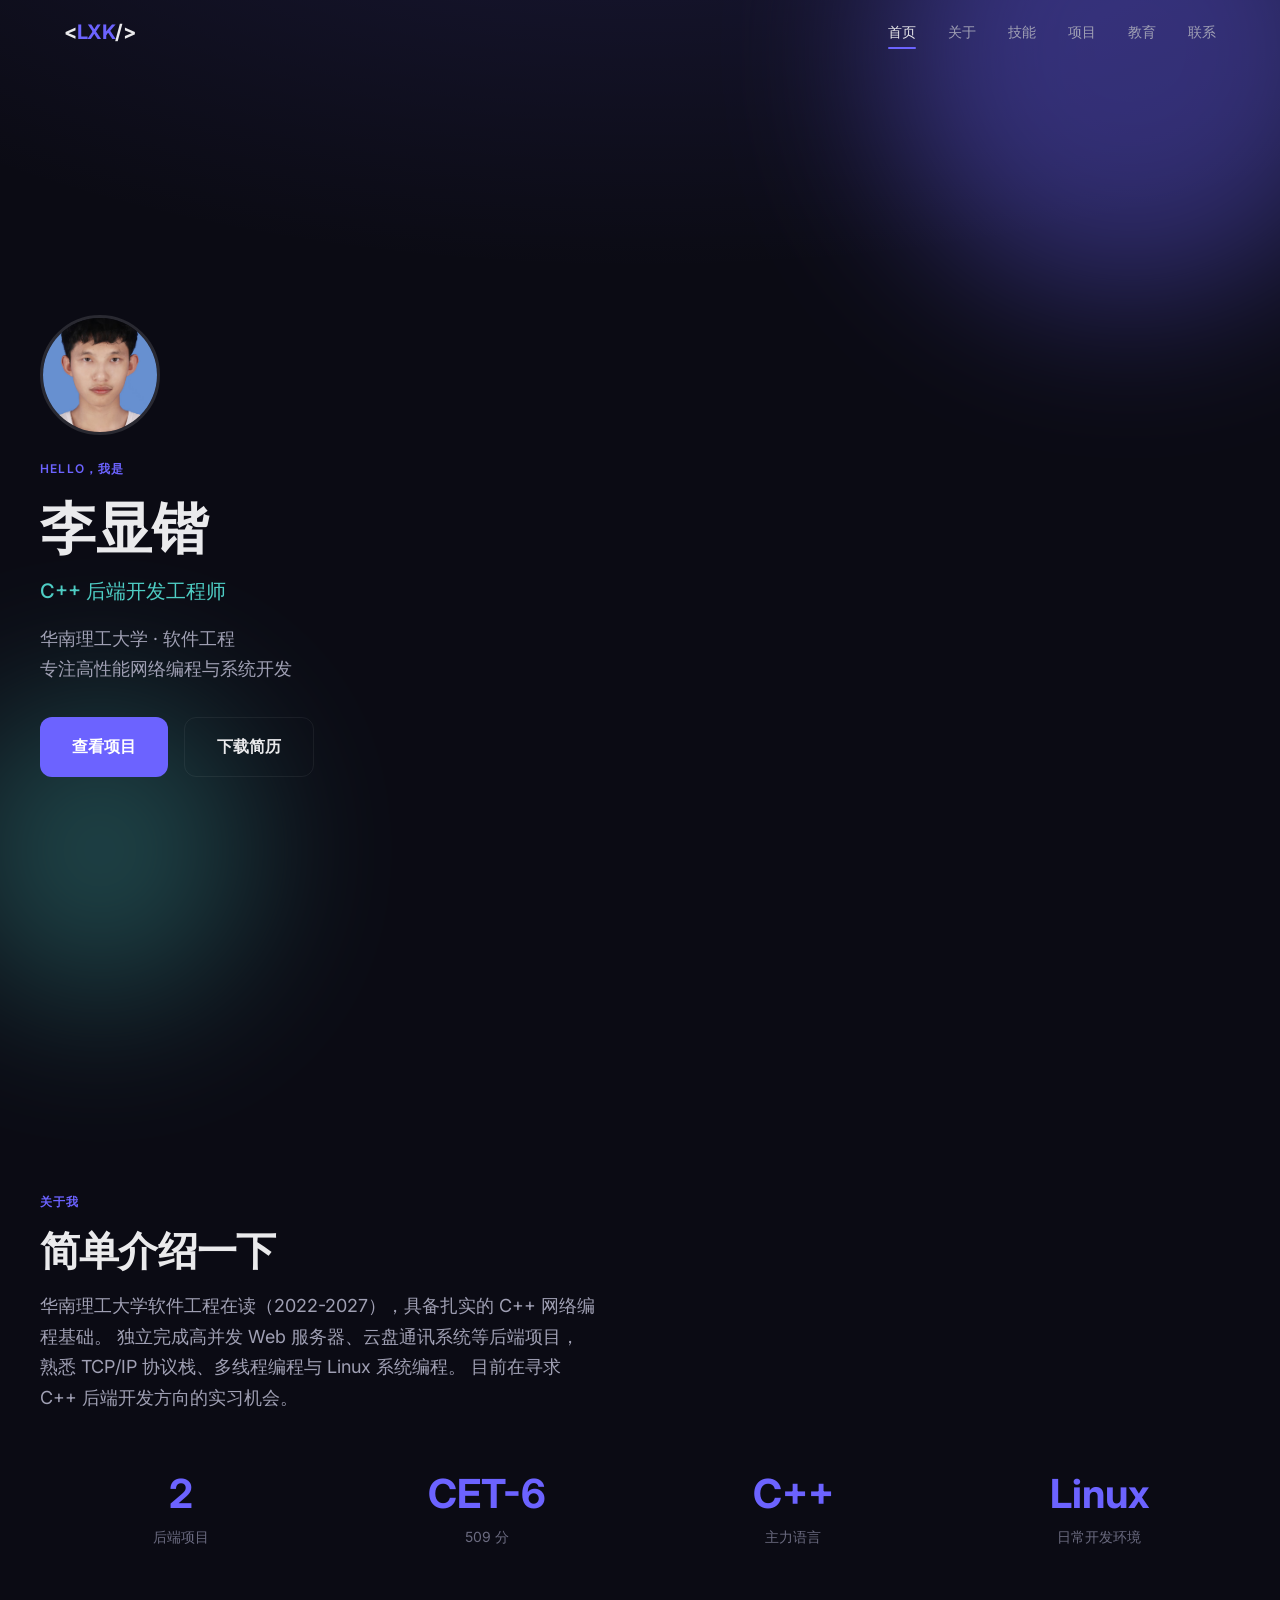
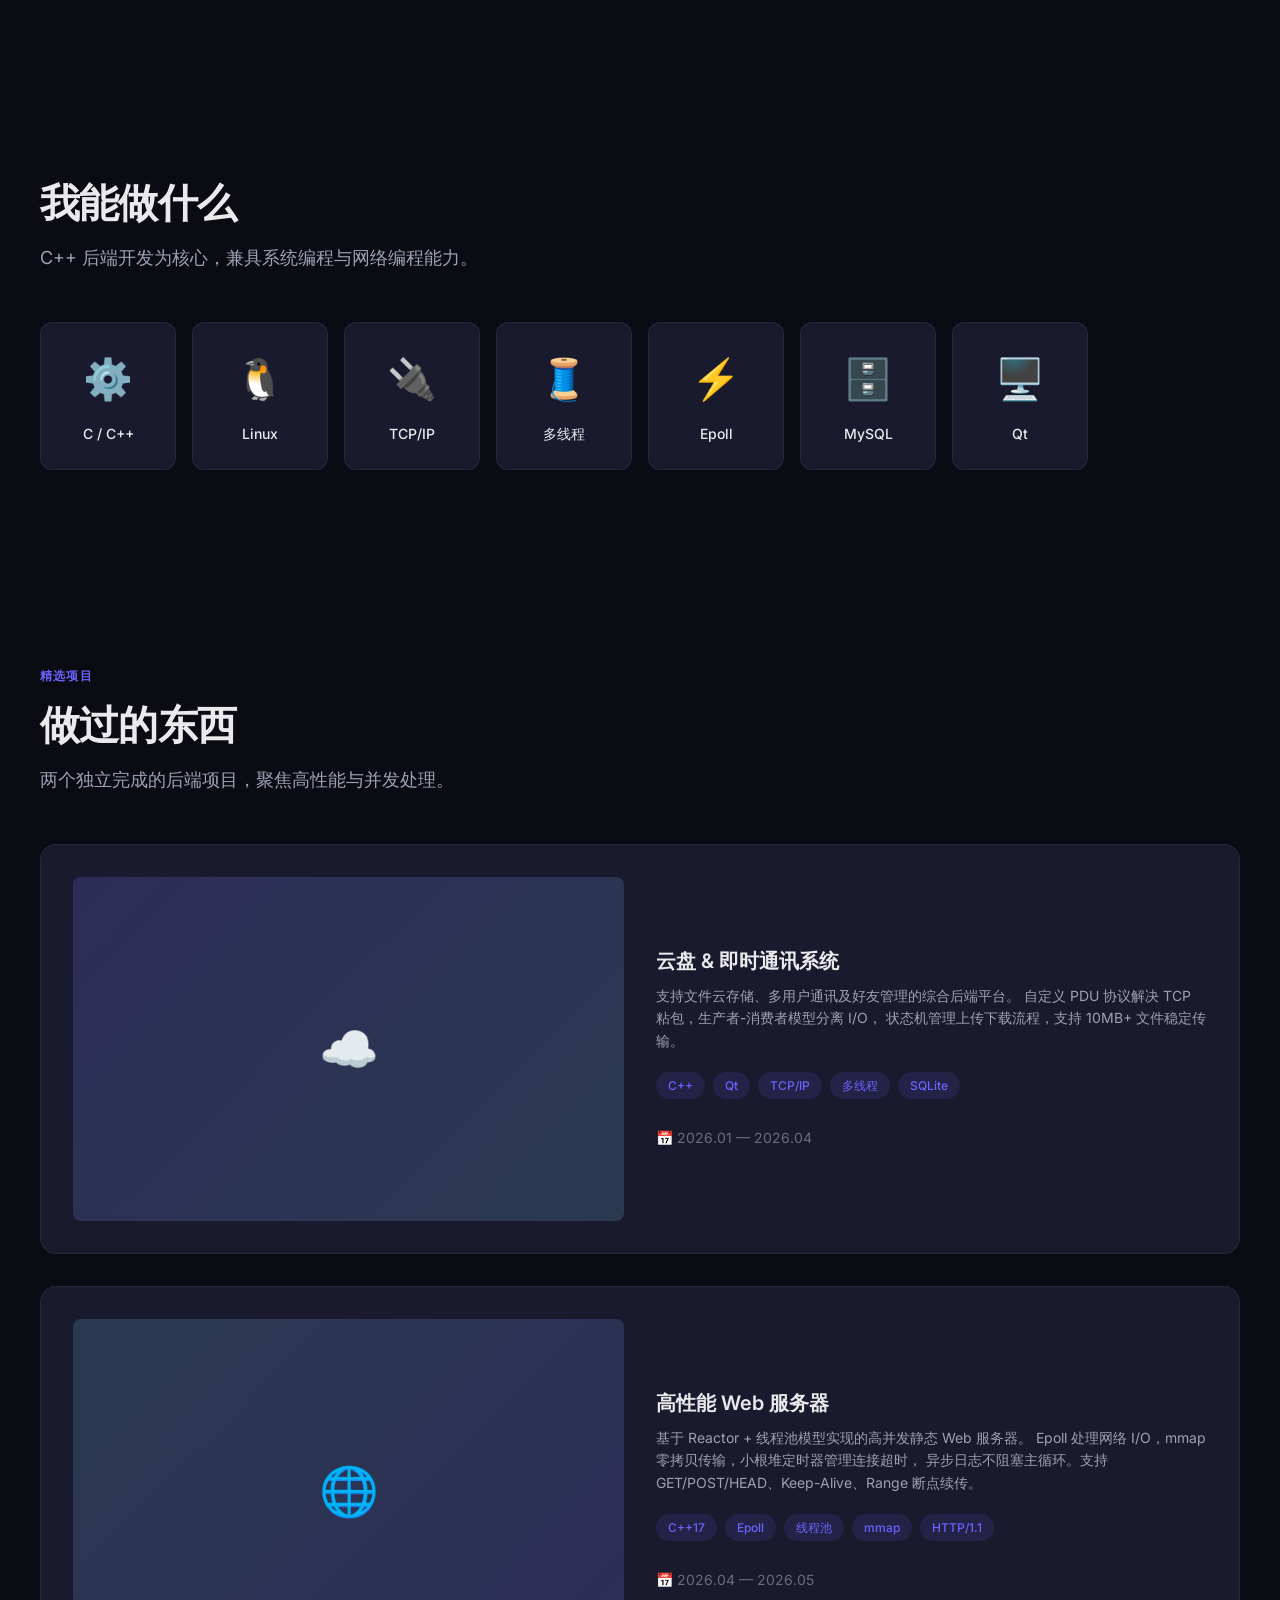
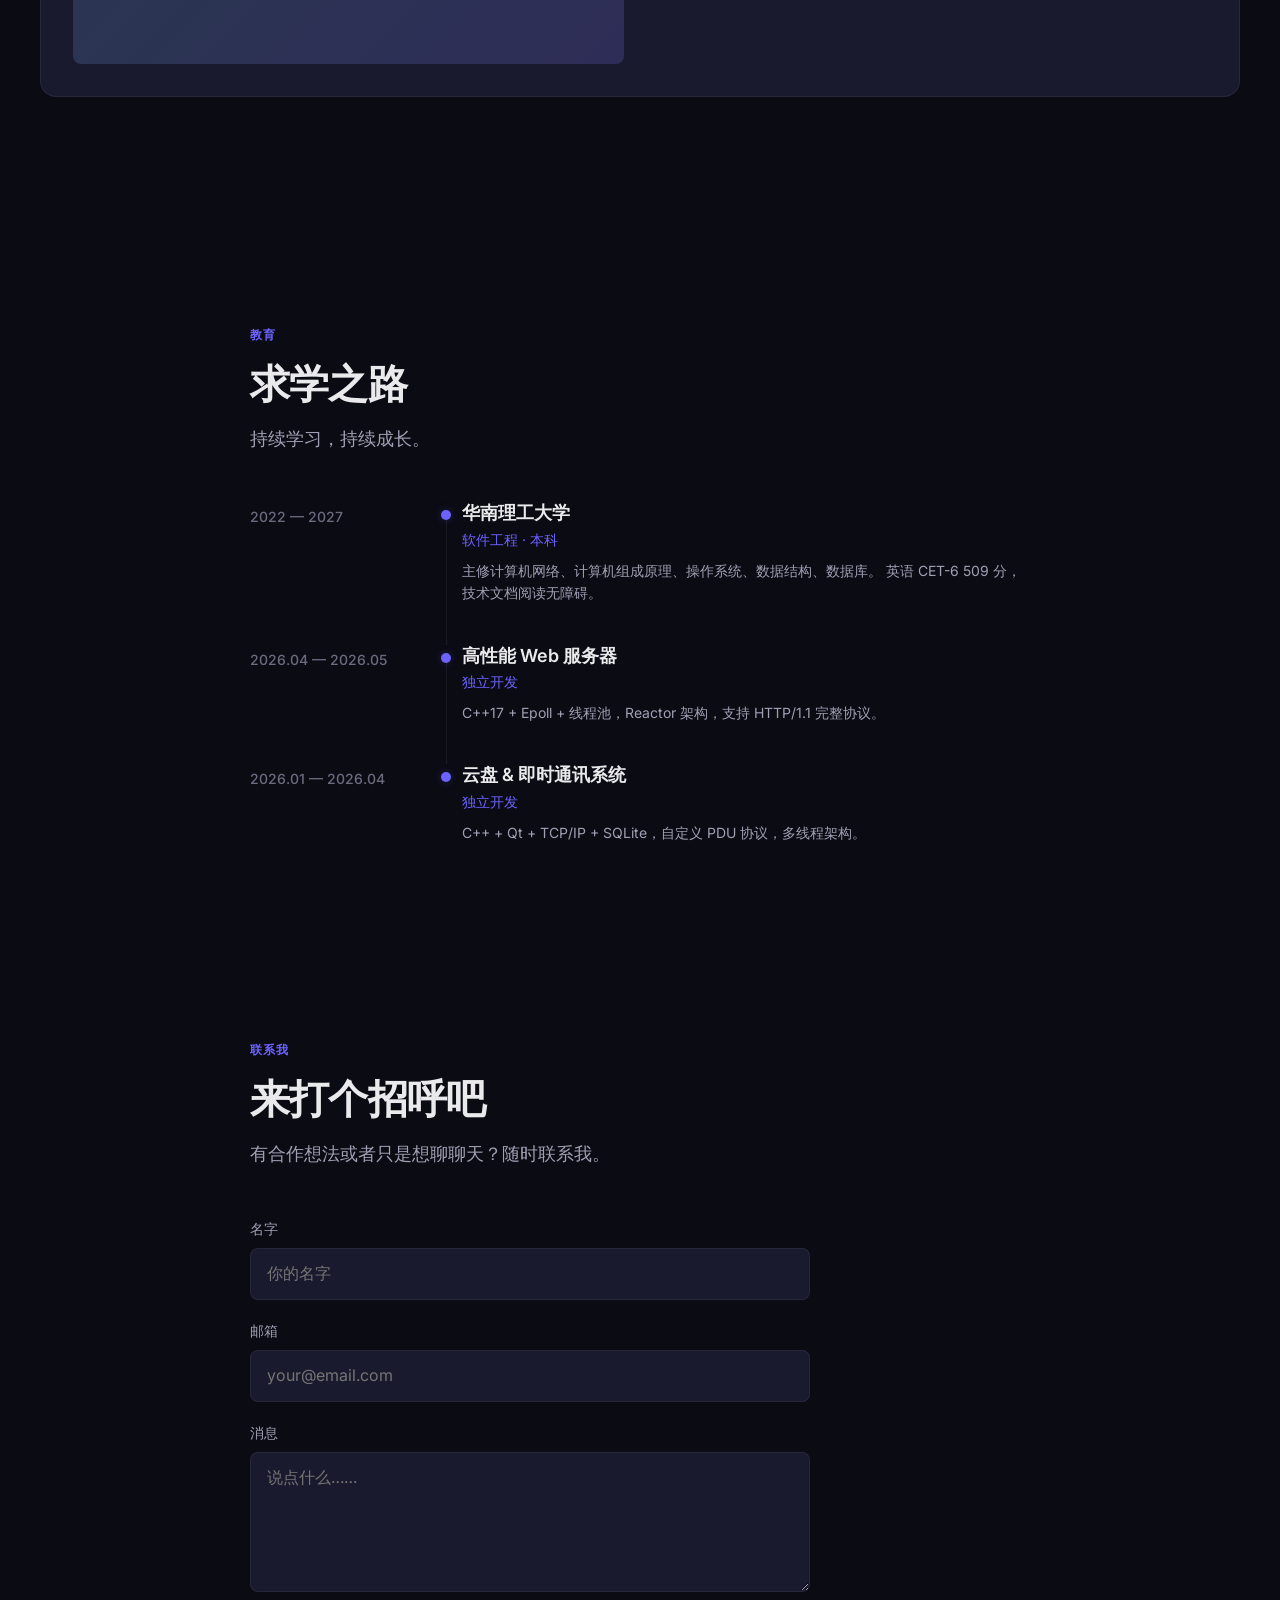
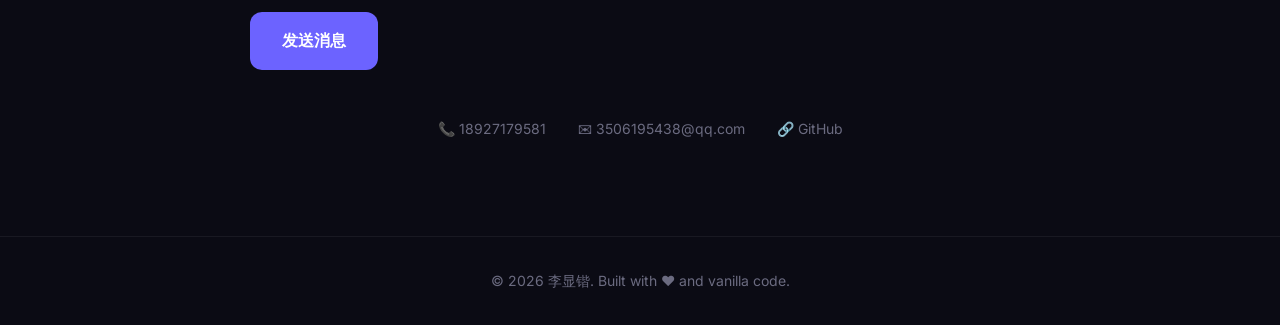
==== commit 1825e981: "📸 添加个人照片 + 调整项目顺序 + 移除 Python - 简历和网站均添加个人照片（圆形头像） - 云盘通讯系统提到前面（优先级更高） - 技能树移除 Python  Co-Authored-B" ====
--- a/index.html
+++ b/index.html
@@ -55,6 +55,8 @@
         <div class="glow-orb glow-orb--accent" style="width:300px;height:300px;bottom:-100px;left:-50px;"></div>
 
         <div style="position:relative;z-index:1;min-height:100vh;display:flex;flex-direction:column;justify-content:center;padding:var(--nav-height) 0;">
+          <img class="animate-in animate-in--scale" src="assets/images/avatar.jpg" alt="李显锴" style="width:120px;height:120px;border-radius:50%;object-fit:cover;border:3px solid var(--color-border-hover);margin-bottom:var(--space-6);">
+
           <span class="section__label animate-in animate-in--up">Hello，我是</span>
 
           <h1 class="animate-in animate-in--up animate-in--delay-1" style="margin-bottom:var(--space-3);">
@@ -149,10 +151,6 @@
             <span class="skill-card__icon">🖥️</span>
             <span class="skill-card__name">Qt</span>
           </div>
-          <div class="skill-card animate-in animate-in--scale animate-in--delay-4">
-            <span class="skill-card__icon">🐍</span>
-            <span class="skill-card__name">Python</span>
-          </div>
         </div>
       </div>
     </section>
@@ -166,10 +164,37 @@
           两个独立完成的后端项目，聚焦高性能与并发处理。
         </p>
 
-        <!-- 项目 1：高性能 Web 服务器 -->
+        <!-- 项目 1：云盘 & 即时通讯系统 -->
         <div class="project-card animate-in animate-in--up animate-in--delay-3" style="margin-bottom:var(--space-8);">
           <div class="project-card__image">
             <div style="width:100%;height:100%;display:flex;align-items:center;justify-content:center;font-size:3rem;background:linear-gradient(135deg,var(--color-primary-muted),var(--color-accent-muted));">
+              ☁️
+            </div>
+          </div>
+          <div class="project-card__content">
+            <h3 class="project-card__title">云盘 & 即时通讯系统</h3>
+            <p class="project-card__desc">
+              支持文件云存储、多用户通讯及好友管理的综合后端平台。
+              自定义 PDU 协议解决 TCP 粘包，生产者-消费者模型分离 I/O，
+              状态机管理上传下载流程，支持 10MB+ 文件稳定传输。
+            </p>
+            <div class="project-card__tags">
+              <span class="tag">C++</span>
+              <span class="tag">Qt</span>
+              <span class="tag">TCP/IP</span>
+              <span class="tag">多线程</span>
+              <span class="tag">SQLite</span>
+            </div>
+            <div class="project-card__links">
+              <span style="font-size:var(--text-sm);color:var(--color-text-muted);">📅 2026.01 — 2026.04</span>
+            </div>
+          </div>
+        </div>
+
+        <!-- 项目 2：高性能 Web 服务器 -->
+        <div class="project-card animate-in animate-in--up animate-in--delay-4" style="margin-bottom:var(--space-8);">
+          <div class="project-card__image">
+            <div style="width:100%;height:100%;display:flex;align-items:center;justify-content:center;font-size:3rem;background:linear-gradient(135deg,var(--color-accent-muted),var(--color-primary-muted));">
               🌐
             </div>
           </div>
@@ -192,33 +217,6 @@
             </div>
           </div>
         </div>
-
-        <!-- 项目 2：云盘 & 即时通讯系统 -->
-        <div class="project-card animate-in animate-in--up animate-in--delay-4" style="margin-bottom:var(--space-8);">
-          <div class="project-card__image">
-            <div style="width:100%;height:100%;display:flex;align-items:center;justify-content:center;font-size:3rem;background:linear-gradient(135deg,var(--color-accent-muted),var(--color-primary-muted));">
-              ☁️
-            </div>
-          </div>
-          <div class="project-card__content">
-            <h3 class="project-card__title">云盘 & 即时通讯系统</h3>
-            <p class="project-card__desc">
-              支持文件云存储、多用户通讯及好友管理的综合后端平台。
-              自定义 PDU 协议解决 TCP 粘包，生产者-消费者模型分离 I/O，
-              状态机管理上传下载流程，支持 10MB+ 文件稳定传输。
-            </p>
-            <div class="project-card__tags">
-              <span class="tag">C++</span>
-              <span class="tag">Qt</span>
-              <span class="tag">TCP/IP</span>
-              <span class="tag">多线程</span>
-              <span class="tag">SQLite</span>
-            </div>
-            <div class="project-card__links">
-              <span style="font-size:var(--text-sm);color:var(--color-text-muted);">📅 2026.01 — 2026.04</span>
-            </div>
-          </div>
-        </div>
       </div>
     </section>
 
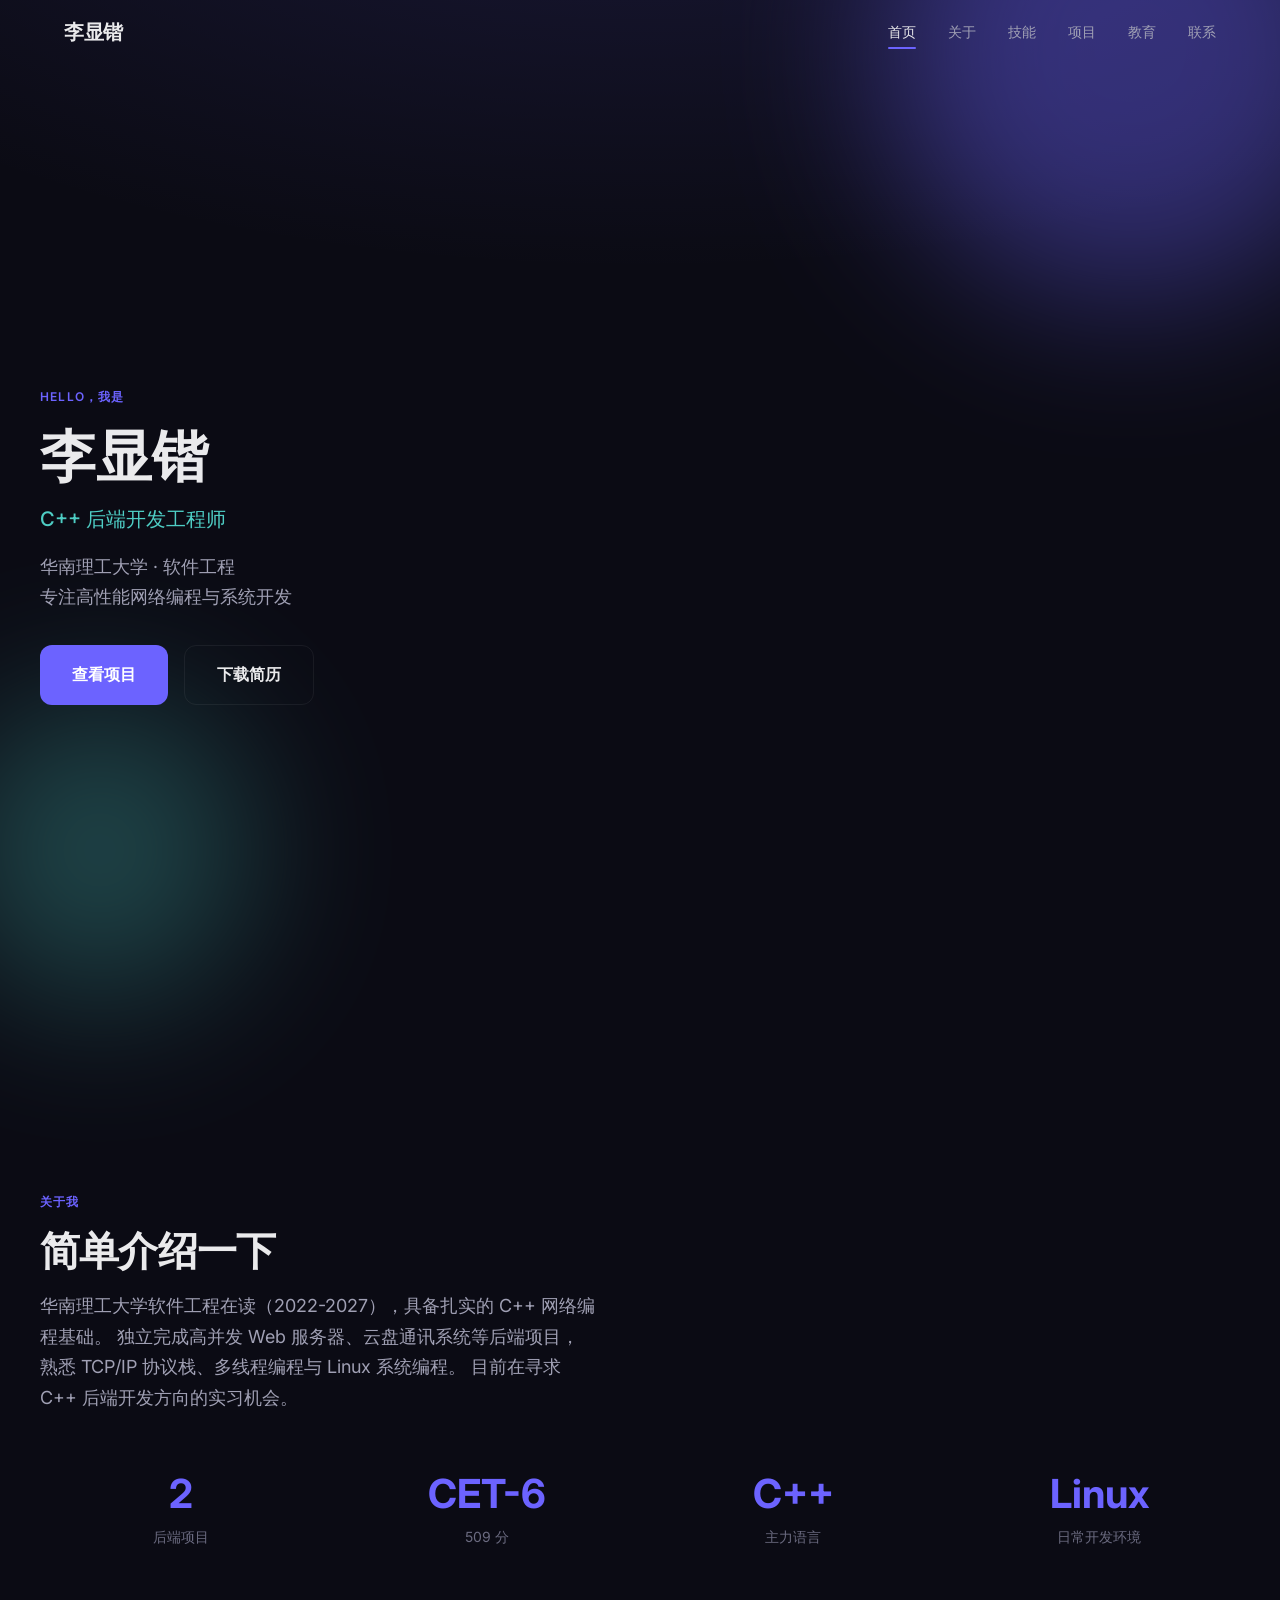
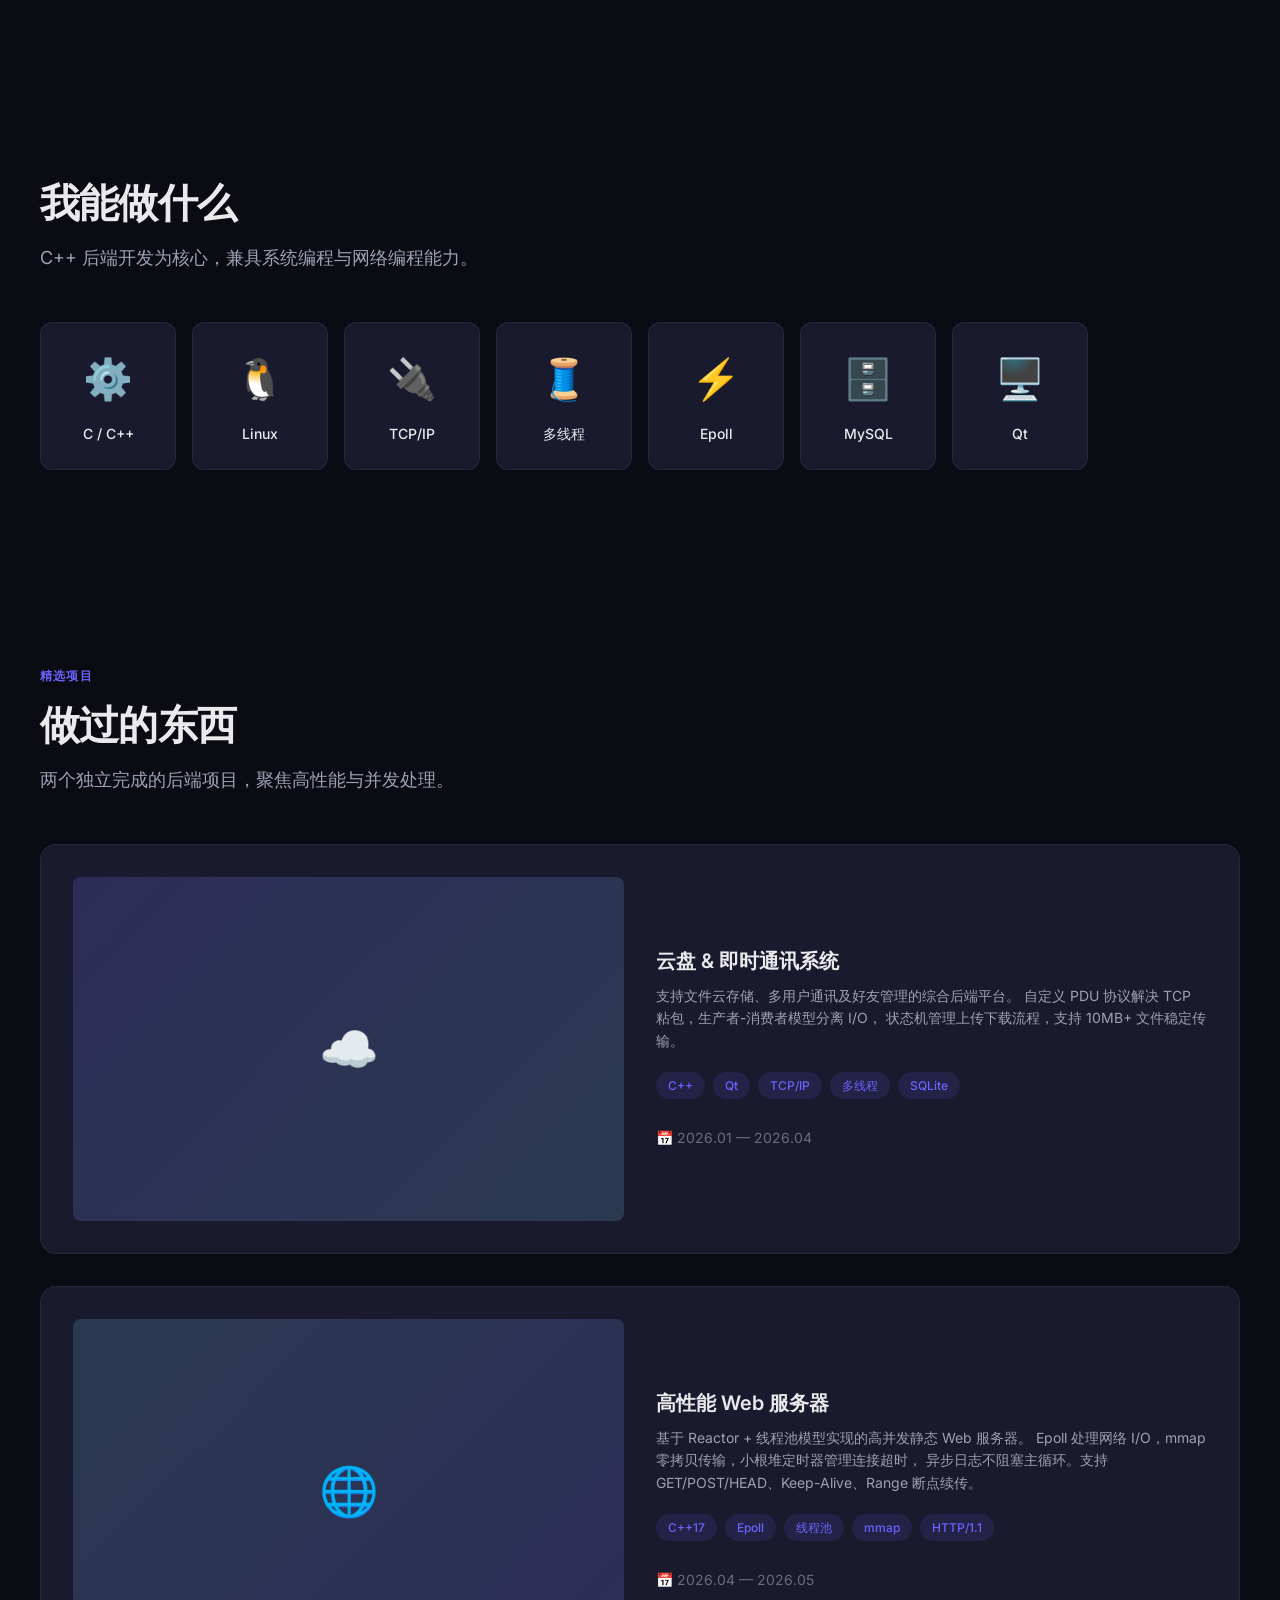
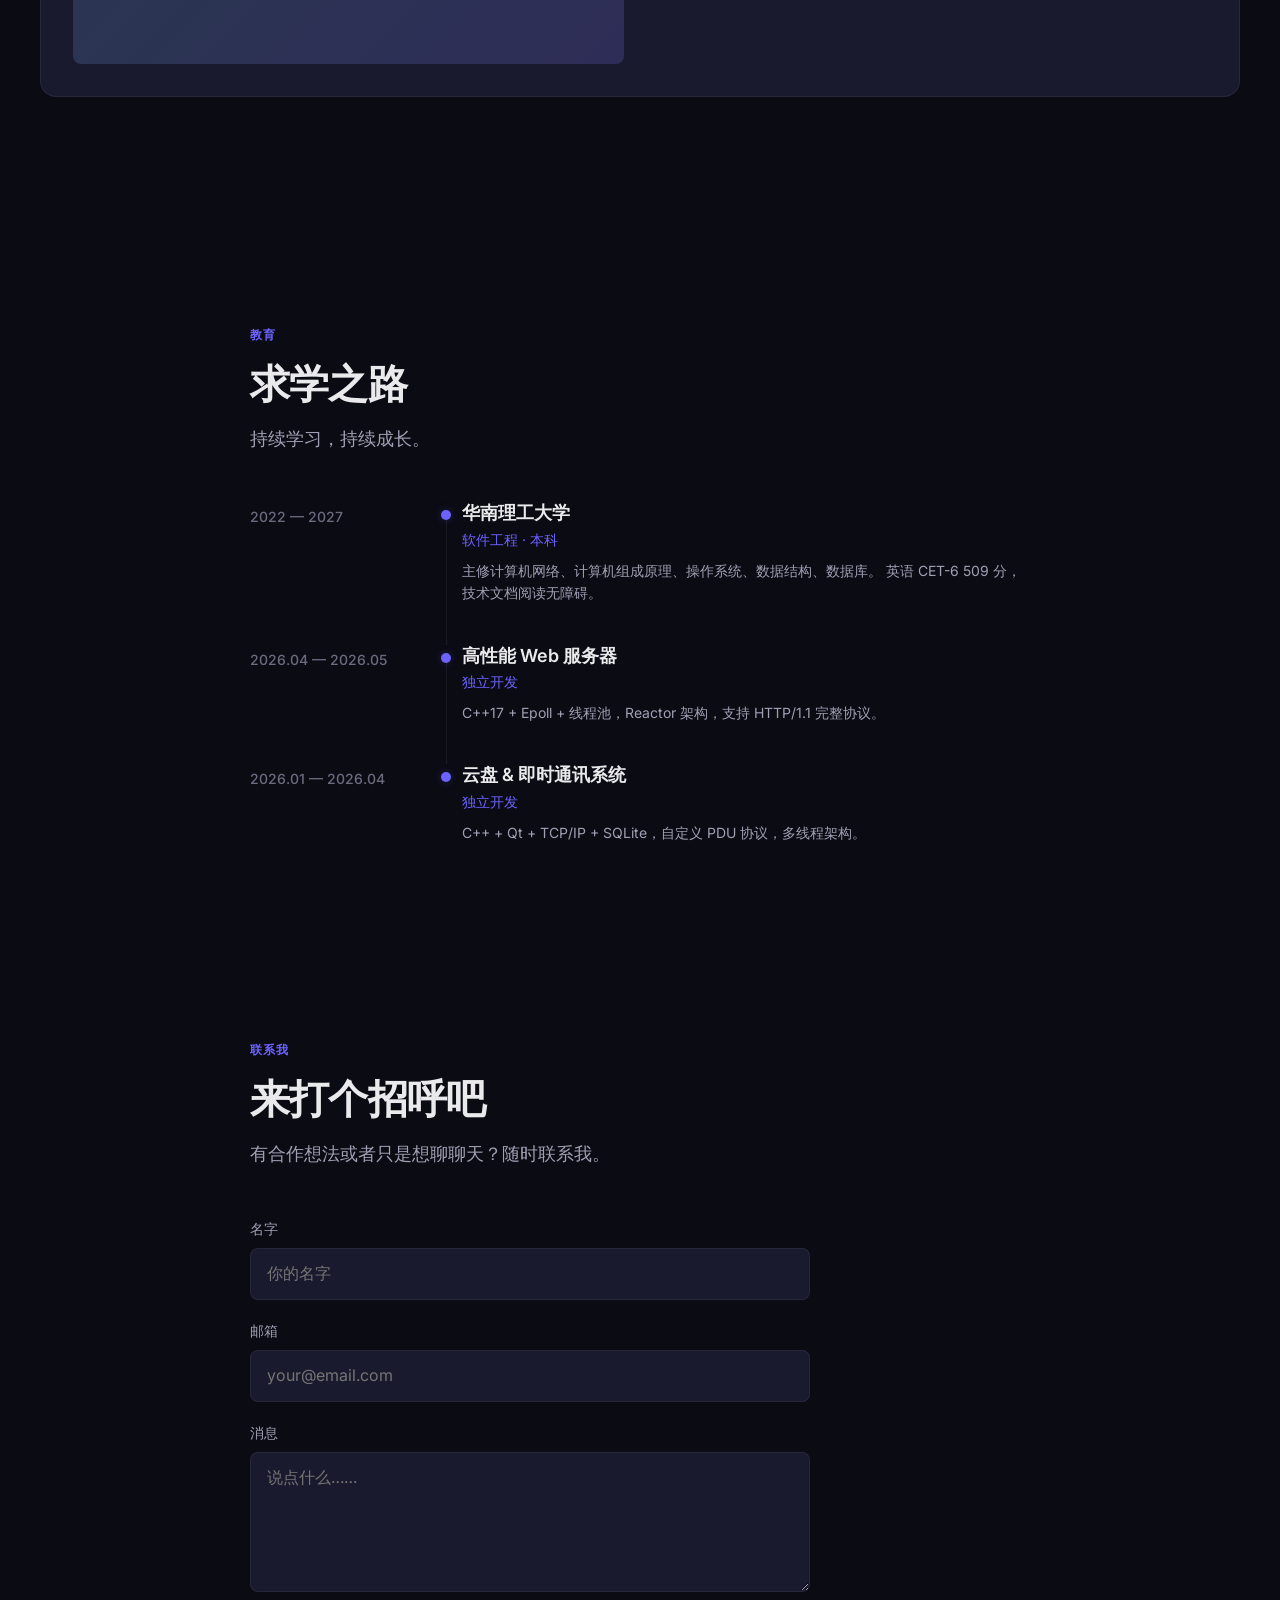
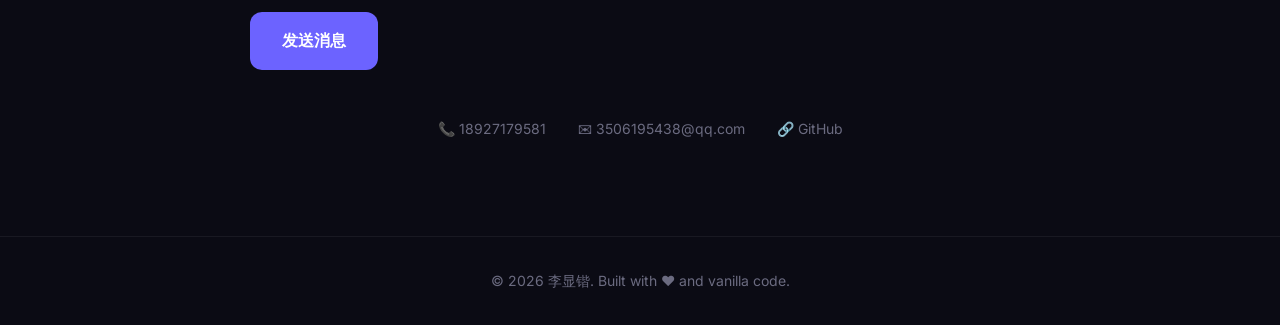
==== commit 8bd13e27: "🎨 调整照片和Logo样式 - 网站移除 Hero 区照片 - 导航栏 Logo 改为真实姓名 - 简历照片移到右侧，方形无圆角  Co-Authored-By: Claude <noreply@an" ====
--- a/index.html
+++ b/index.html
@@ -25,7 +25,7 @@
   <!-- ============ 导航栏 ============ -->
   <header class="nav" data-nav>
     <div class="nav__inner">
-      <a href="#" class="nav__logo">&lt;<span>LXK</span>/&gt;</a>
+      <a href="#" class="nav__logo">李显锴</a>
 
       <nav class="nav__links" data-nav-menu>
         <a href="#hero" class="nav__link nav__link--active">首页</a>
@@ -55,8 +55,6 @@
         <div class="glow-orb glow-orb--accent" style="width:300px;height:300px;bottom:-100px;left:-50px;"></div>
 
         <div style="position:relative;z-index:1;min-height:100vh;display:flex;flex-direction:column;justify-content:center;padding:var(--nav-height) 0;">
-          <img class="animate-in animate-in--scale" src="assets/images/avatar.jpg" alt="李显锴" style="width:120px;height:120px;border-radius:50%;object-fit:cover;border:3px solid var(--color-border-hover);margin-bottom:var(--space-6);">
-
           <span class="section__label animate-in animate-in--up">Hello，我是</span>
 
           <h1 class="animate-in animate-in--up animate-in--delay-1" style="margin-bottom:var(--space-3);">
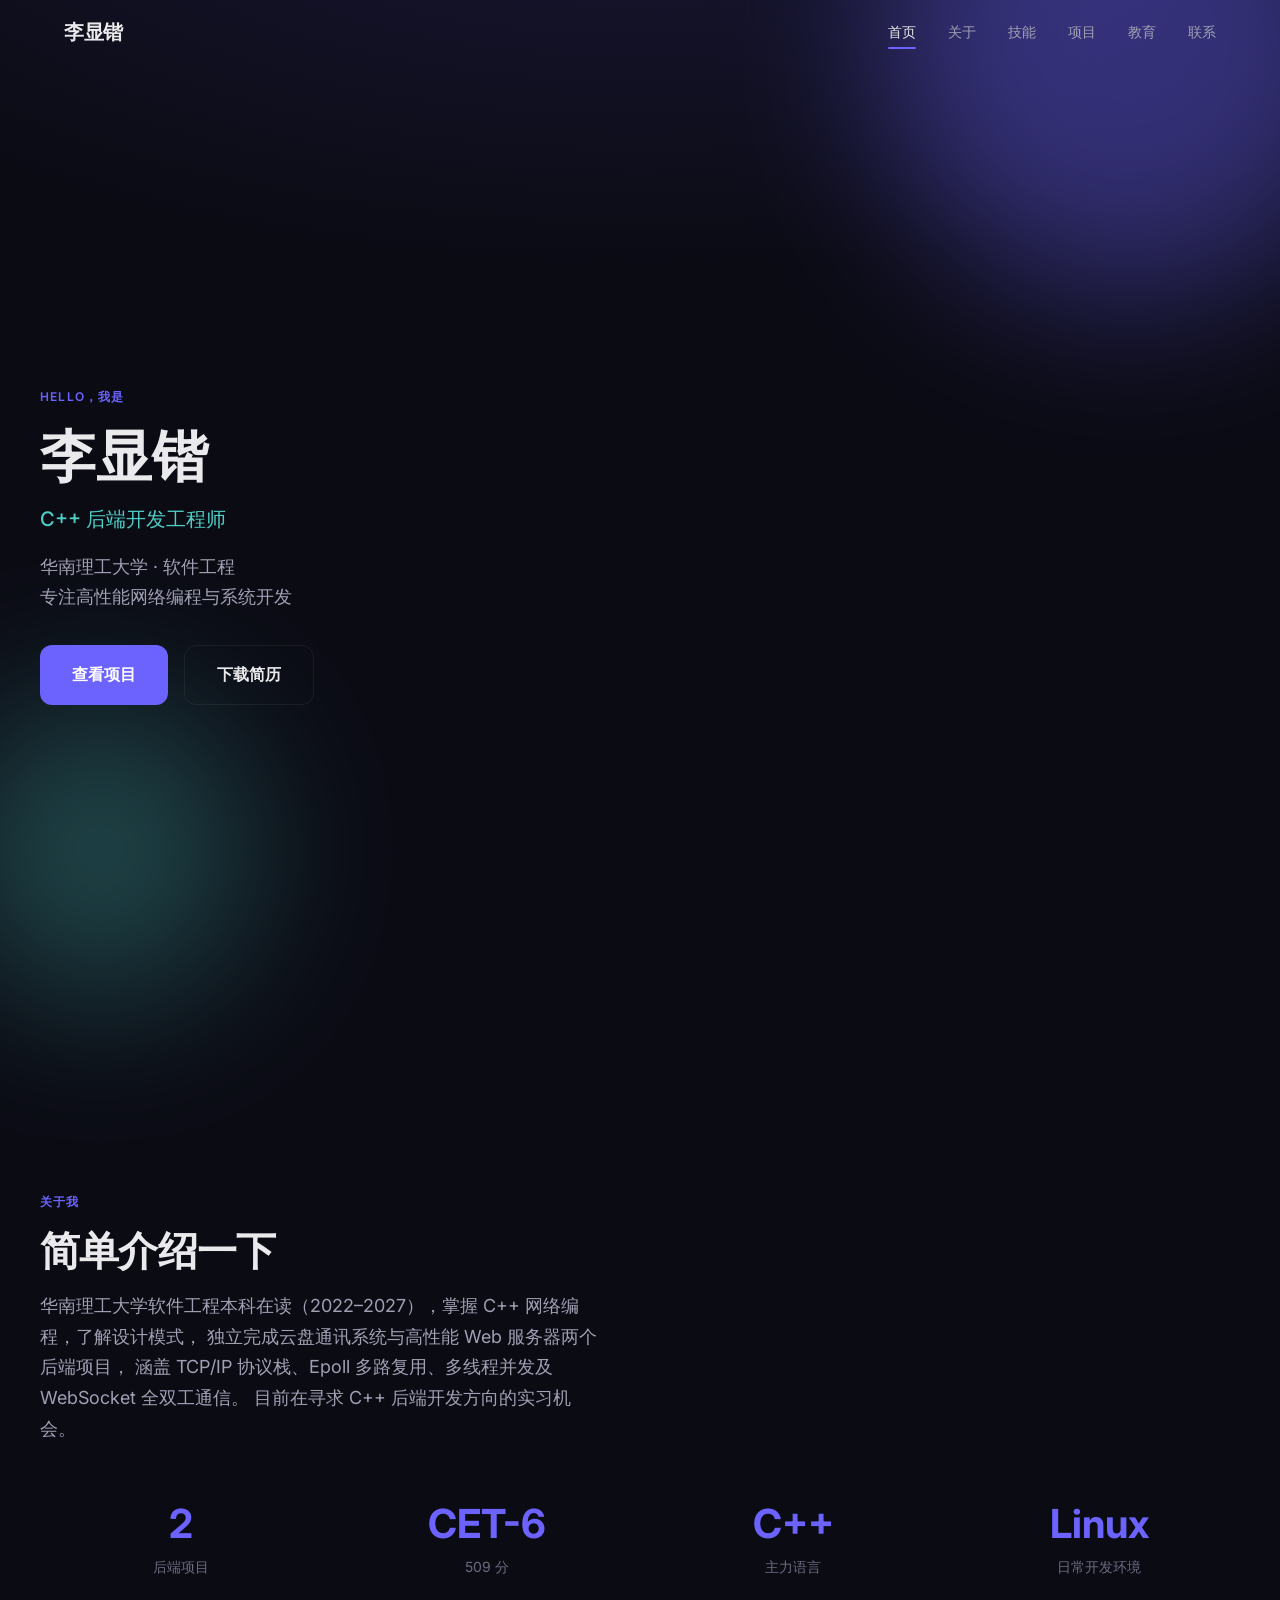
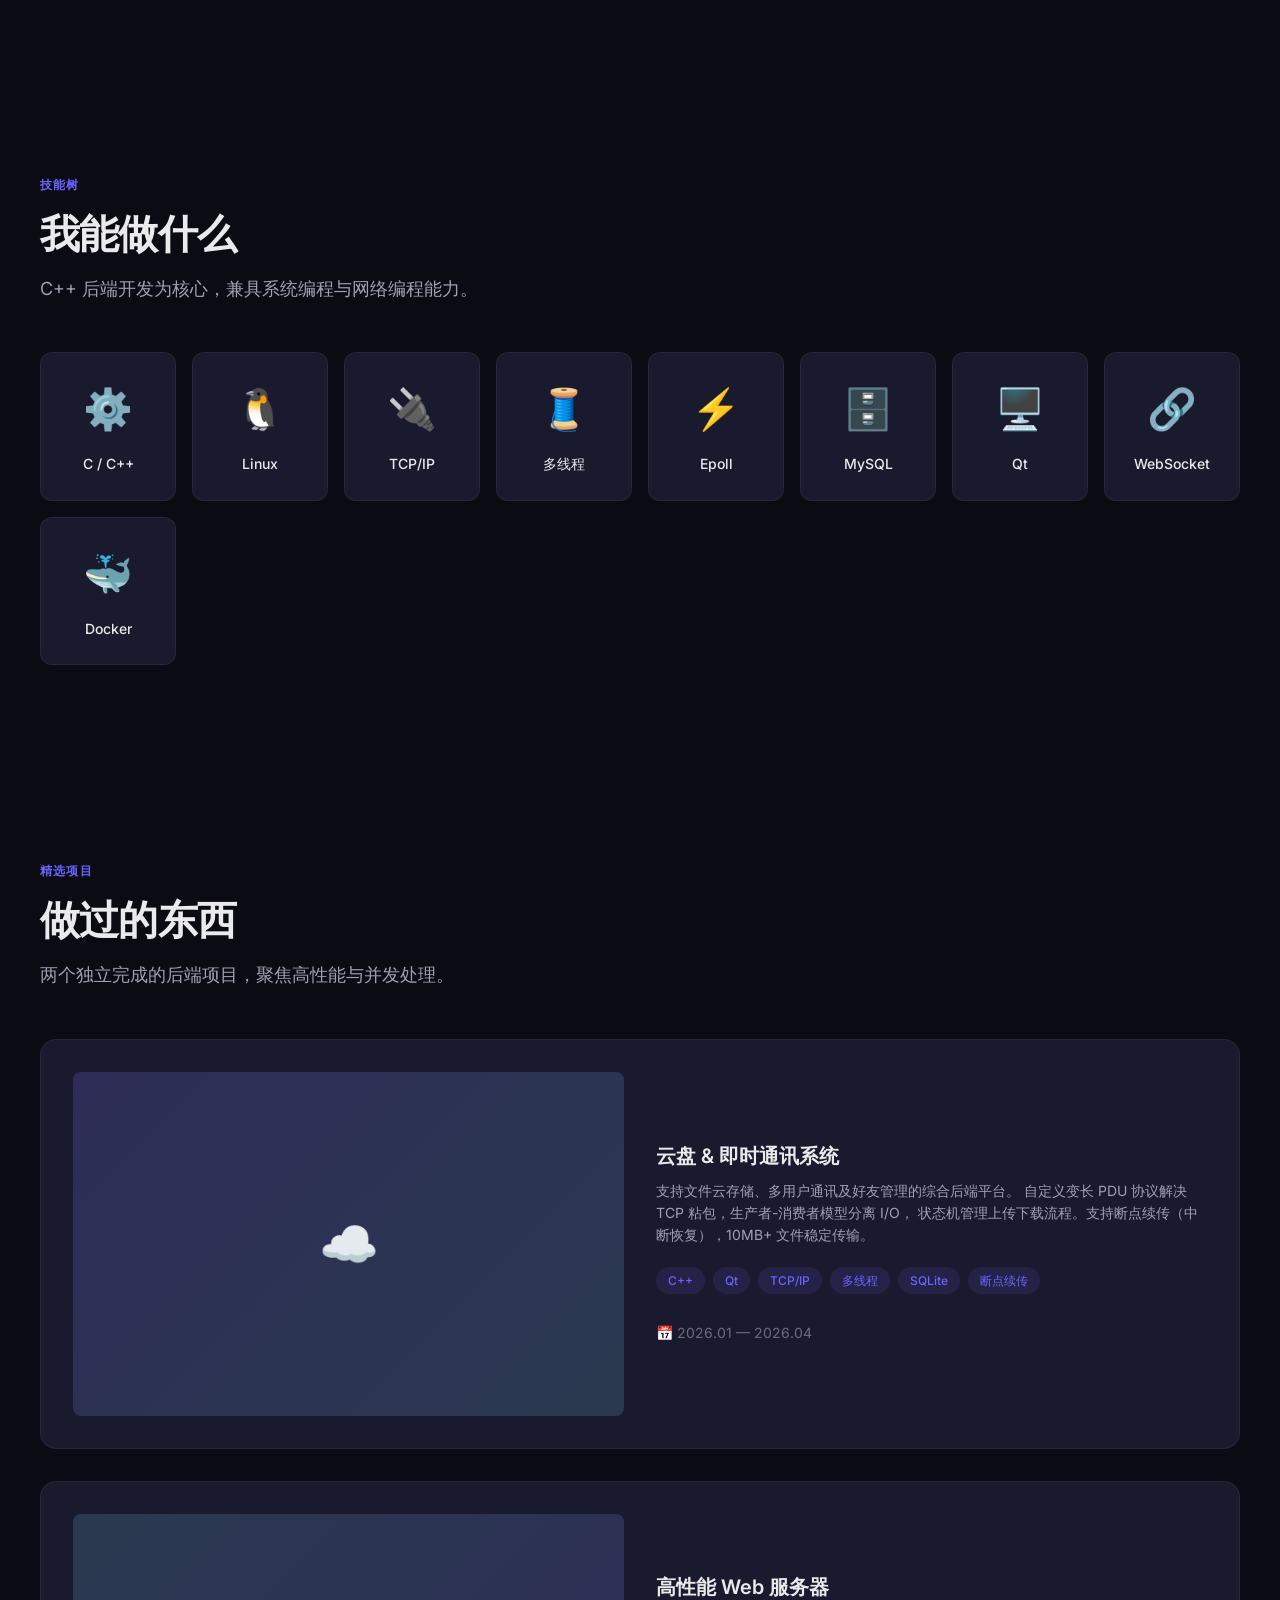
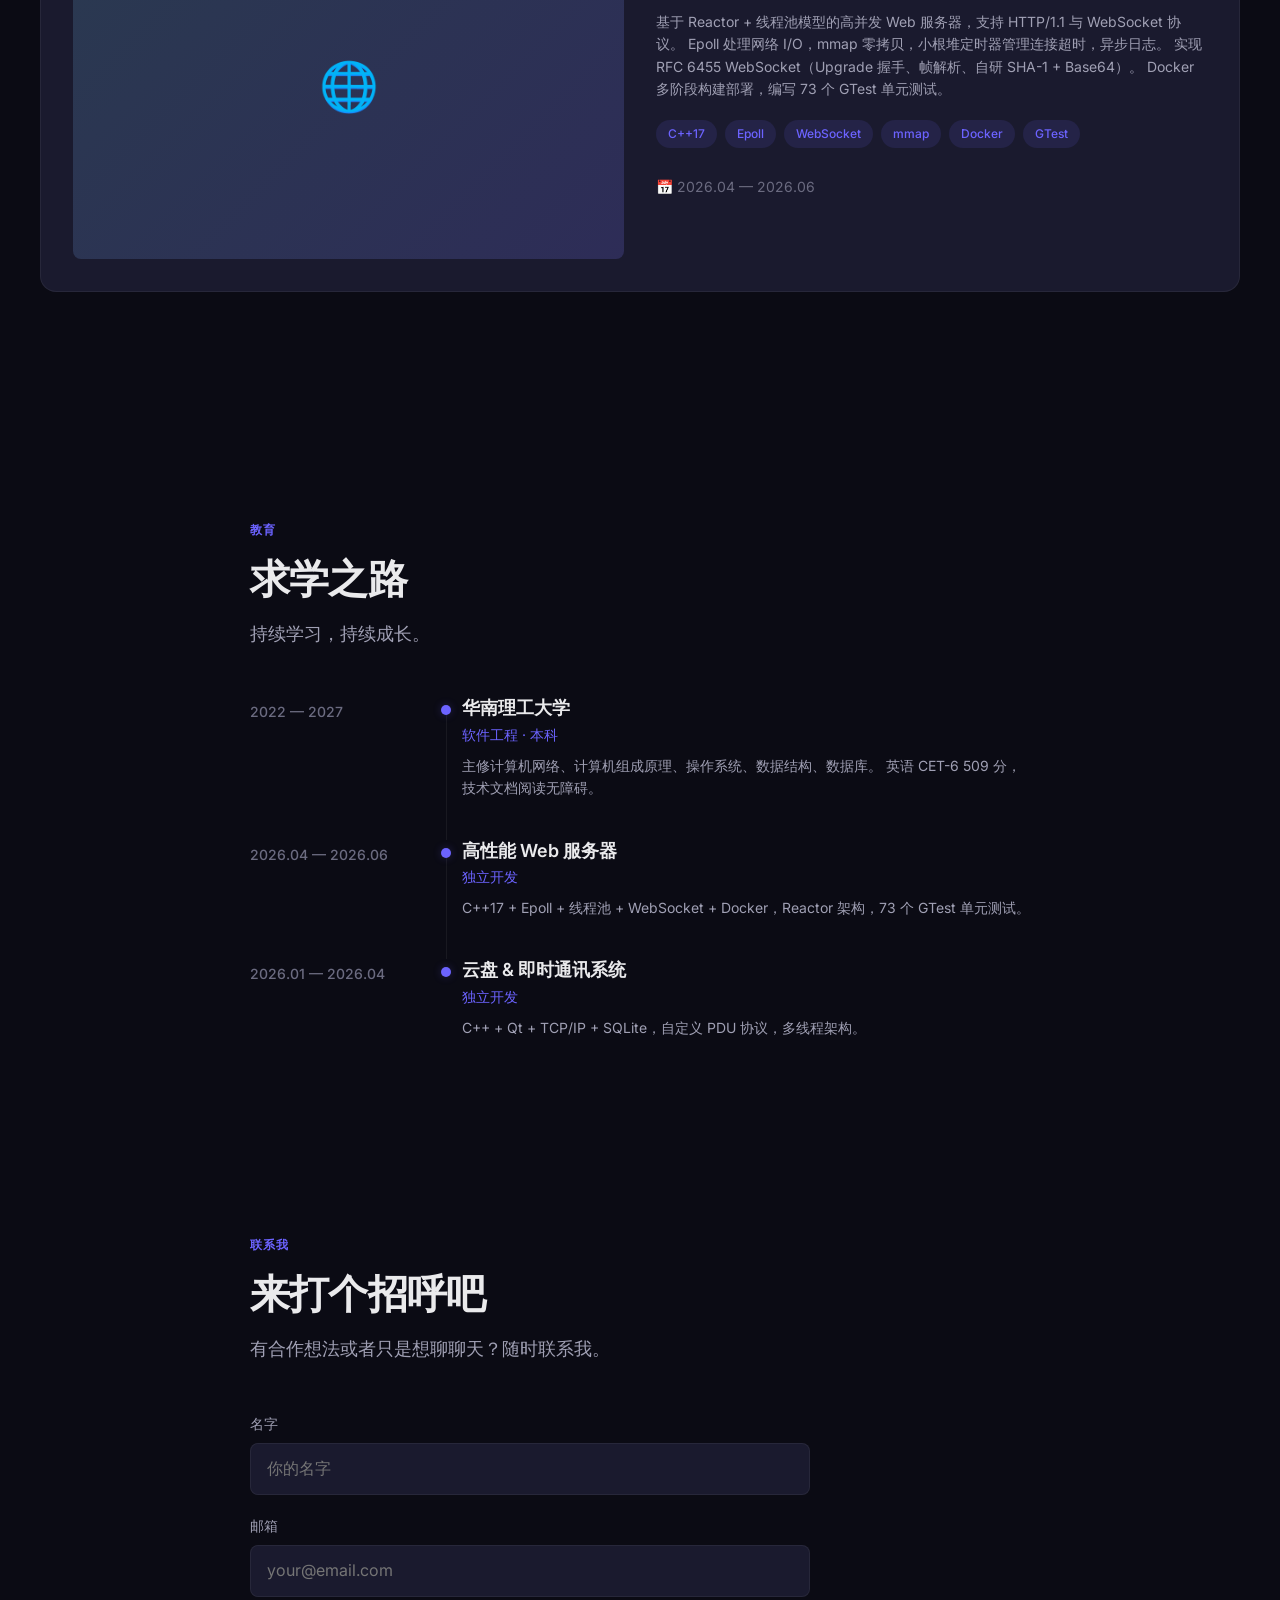
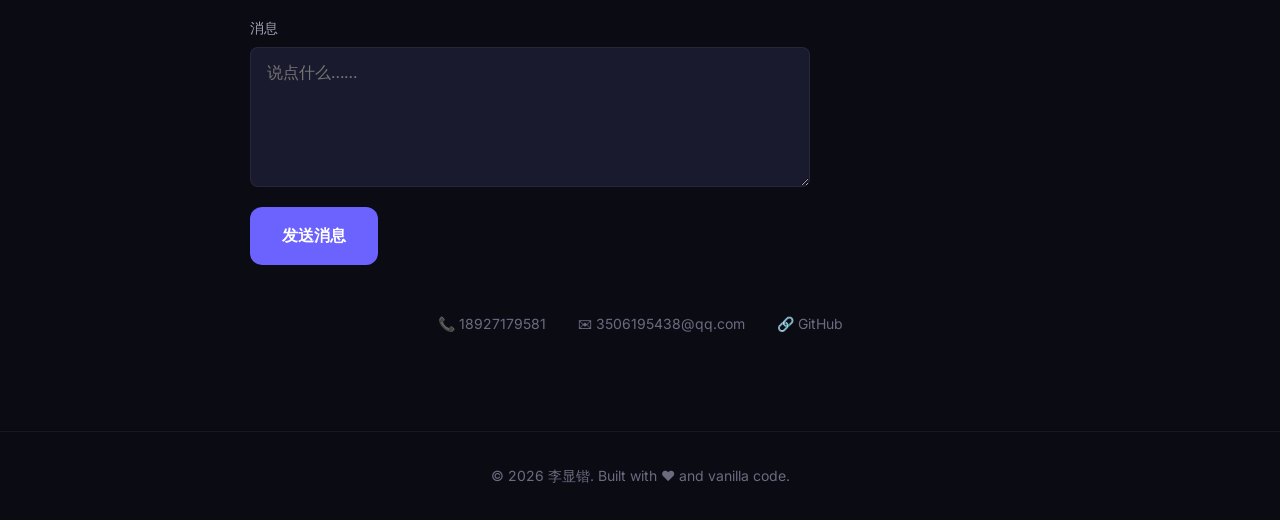
==== commit 5e36bde1: "📄 参考简历.html 生成简历.pdf + 同步网站 - 简历.html 紧凑排版，生成单页 PDF - 新增：WebSocket、Docker、GTest、断点续传 - 网站技能/项目/时间线同步" ====
--- a/index.html
+++ b/index.html
@@ -72,7 +72,7 @@
 
           <div class="animate-in animate-in--up animate-in--delay-4" style="display:flex;gap:var(--space-4);flex-wrap:wrap;">
             <a href="#projects" class="btn btn--primary btn--lg">查看项目</a>
-            <a href="简历/简历-优化版.html" class="btn btn--ghost btn--lg">下载简历</a>
+            <a href="简历/简历.html" class="btn btn--ghost btn--lg">下载简历</a>
           </div>
         </div>
       </div>
@@ -84,9 +84,9 @@
         <span class="section__label animate-in animate-in--up">关于我</span>
         <h2 class="section__title animate-in animate-in--up animate-in--delay-1">简单介绍一下</h2>
         <p class="section__subtitle animate-in animate-in--up animate-in--delay-2">
-          华南理工大学软件工程在读（2022-2027），具备扎实的 C++ 网络编程基础。
-          独立完成高并发 Web 服务器、云盘通讯系统等后端项目，
-          熟悉 TCP/IP 协议栈、多线程编程与 Linux 系统编程。
+          华南理工大学软件工程本科在读（2022–2027），掌握 C++ 网络编程，了解设计模式，
+          独立完成云盘通讯系统与高性能 Web 服务器两个后端项目，
+          涵盖 TCP/IP 协议栈、Epoll 多路复用、多线程并发及 WebSocket 全双工通信。
           目前在寻求 C++ 后端开发方向的实习机会。
         </p>
 
@@ -149,6 +149,14 @@
             <span class="skill-card__icon">🖥️</span>
             <span class="skill-card__name">Qt</span>
           </div>
+          <div class="skill-card animate-in animate-in--scale animate-in--delay-4">
+            <span class="skill-card__icon">🔗</span>
+            <span class="skill-card__name">WebSocket</span>
+          </div>
+          <div class="skill-card animate-in animate-in--scale animate-in--delay-1">
+            <span class="skill-card__icon">🐳</span>
+            <span class="skill-card__name">Docker</span>
+          </div>
         </div>
       </div>
     </section>
@@ -173,8 +181,8 @@
             <h3 class="project-card__title">云盘 & 即时通讯系统</h3>
             <p class="project-card__desc">
               支持文件云存储、多用户通讯及好友管理的综合后端平台。
-              自定义 PDU 协议解决 TCP 粘包，生产者-消费者模型分离 I/O，
-              状态机管理上传下载流程，支持 10MB+ 文件稳定传输。
+              自定义变长 PDU 协议解决 TCP 粘包，生产者-消费者模型分离 I/O，
+              状态机管理上传下载流程。支持断点续传（中断恢复），10MB+ 文件稳定传输。
             </p>
             <div class="project-card__tags">
               <span class="tag">C++</span>
@@ -182,6 +190,7 @@
               <span class="tag">TCP/IP</span>
               <span class="tag">多线程</span>
               <span class="tag">SQLite</span>
+              <span class="tag">断点续传</span>
             </div>
             <div class="project-card__links">
               <span style="font-size:var(--text-sm);color:var(--color-text-muted);">📅 2026.01 — 2026.04</span>
@@ -199,19 +208,21 @@
           <div class="project-card__content">
             <h3 class="project-card__title">高性能 Web 服务器</h3>
             <p class="project-card__desc">
-              基于 Reactor + 线程池模型实现的高并发静态 Web 服务器。
-              Epoll 处理网络 I/O，mmap 零拷贝传输，小根堆定时器管理连接超时，
-              异步日志不阻塞主循环。支持 GET/POST/HEAD、Keep-Alive、Range 断点续传。
+              基于 Reactor + 线程池模型的高并发 Web 服务器，支持 HTTP/1.1 与 WebSocket 协议。
+              Epoll 处理网络 I/O，mmap 零拷贝，小根堆定时器管理连接超时，异步日志。
+              实现 RFC 6455 WebSocket（Upgrade 握手、帧解析、自研 SHA-1 + Base64）。
+              Docker 多阶段构建部署，编写 73 个 GTest 单元测试。
             </p>
             <div class="project-card__tags">
               <span class="tag">C++17</span>
               <span class="tag">Epoll</span>
-              <span class="tag">线程池</span>
+              <span class="tag">WebSocket</span>
               <span class="tag">mmap</span>
-              <span class="tag">HTTP/1.1</span>
+              <span class="tag">Docker</span>
+              <span class="tag">GTest</span>
             </div>
             <div class="project-card__links">
-              <span style="font-size:var(--text-sm);color:var(--color-text-muted);">📅 2026.04 — 2026.05</span>
+              <span style="font-size:var(--text-sm);color:var(--color-text-muted);">📅 2026.04 — 2026.06</span>
             </div>
           </div>
         </div>
@@ -243,13 +254,13 @@
           </div>
 
           <div class="timeline-item animate-in animate-in--left animate-in--delay-4">
-            <span class="timeline-item__period">2026.04 — 2026.05</span>
+            <span class="timeline-item__period">2026.04 — 2026.06</span>
             <span class="timeline-item__dot"></span>
             <div>
               <h3 class="timeline-item__role">高性能 Web 服务器</h3>
               <p class="timeline-item__company">独立开发</p>
               <p class="timeline-item__desc">
-                C++17 + Epoll + 线程池，Reactor 架构，支持 HTTP/1.1 完整协议。
+                C++17 + Epoll + 线程池 + WebSocket + Docker，Reactor 架构，73 个 GTest 单元测试。
               </p>
             </div>
           </div>
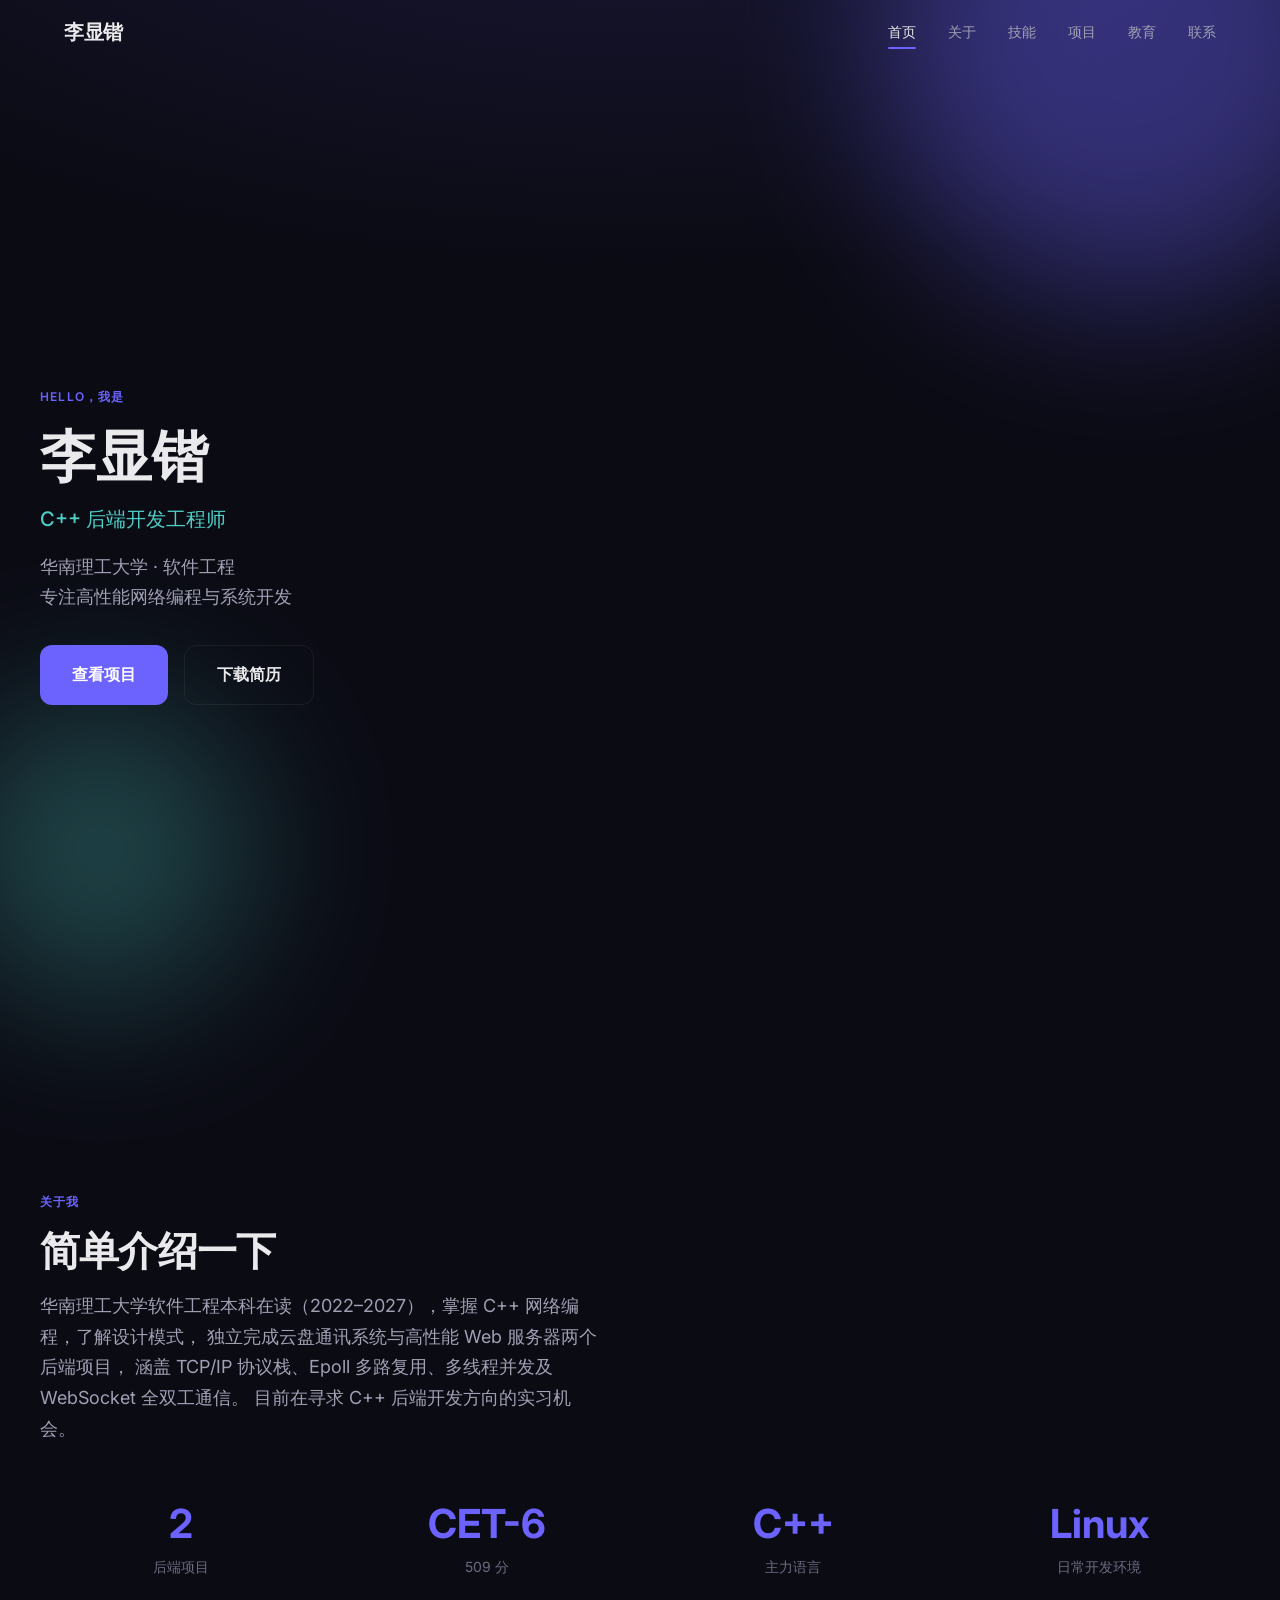
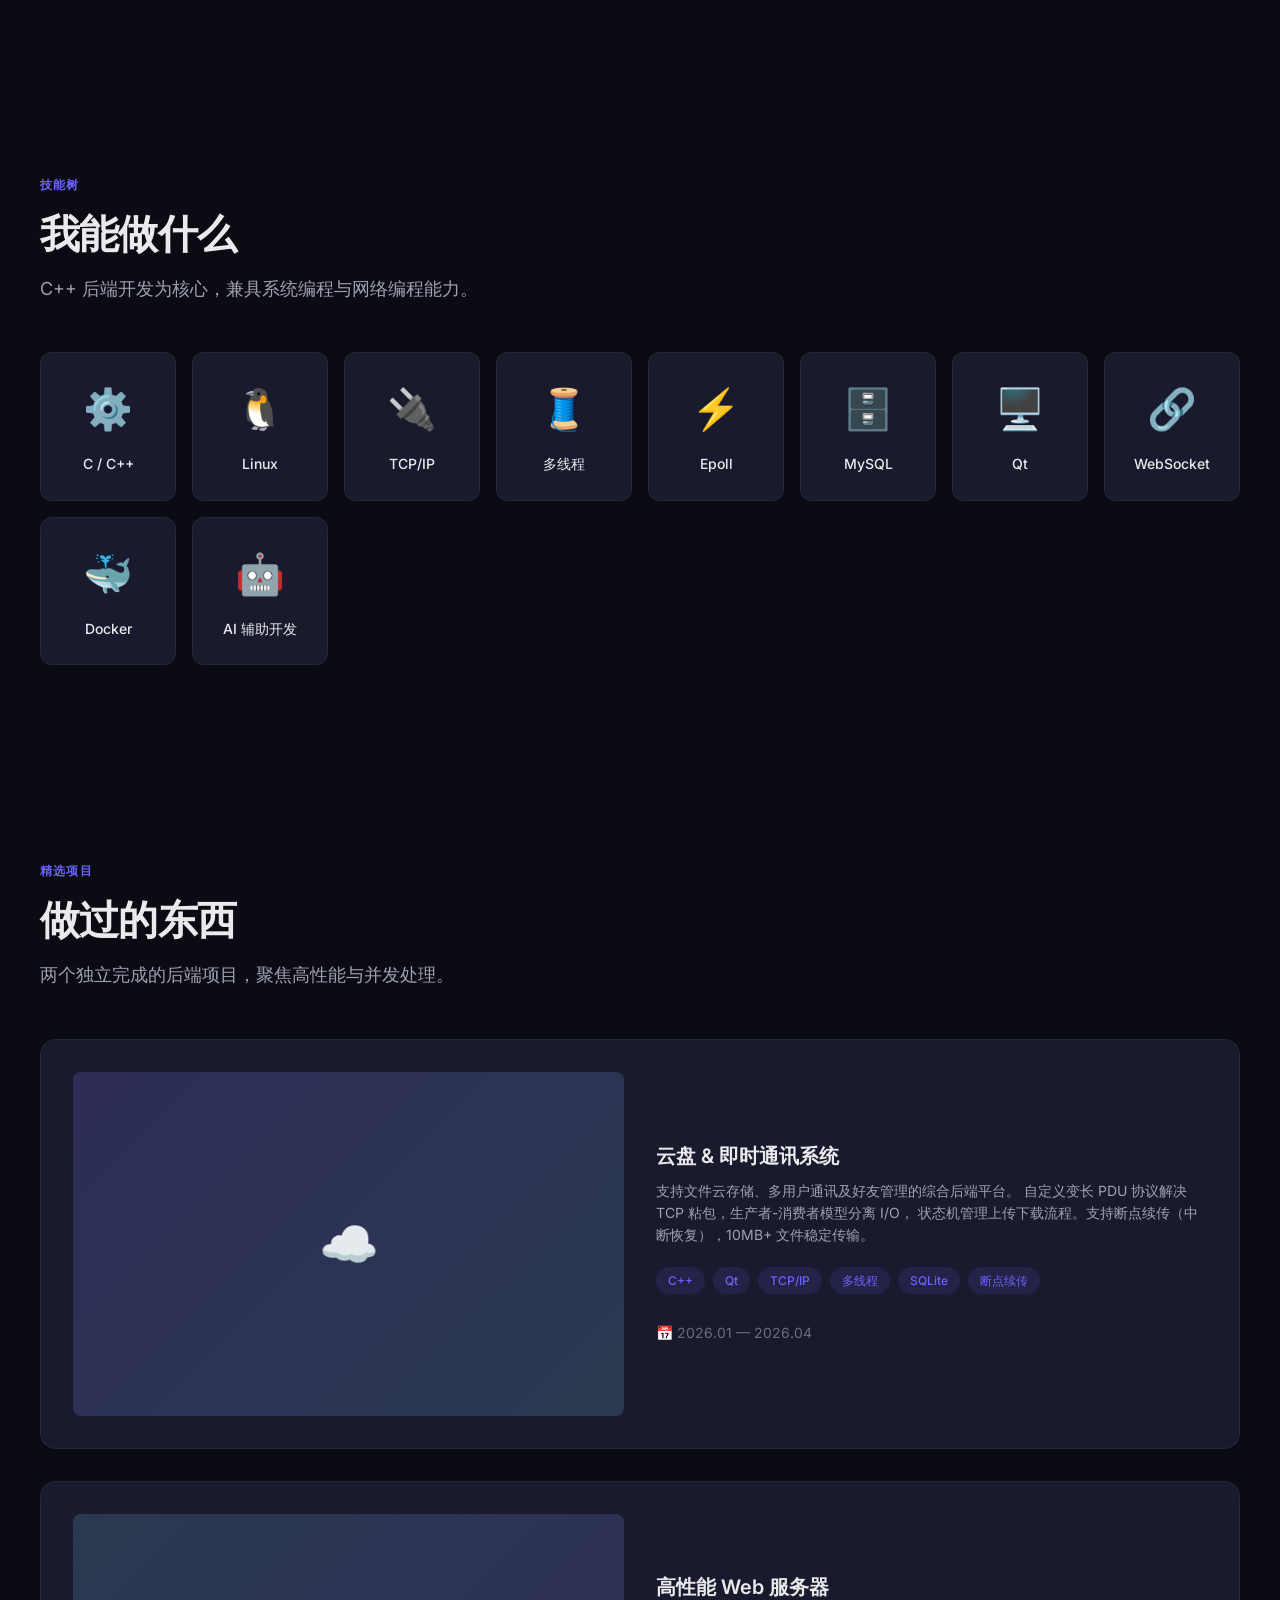
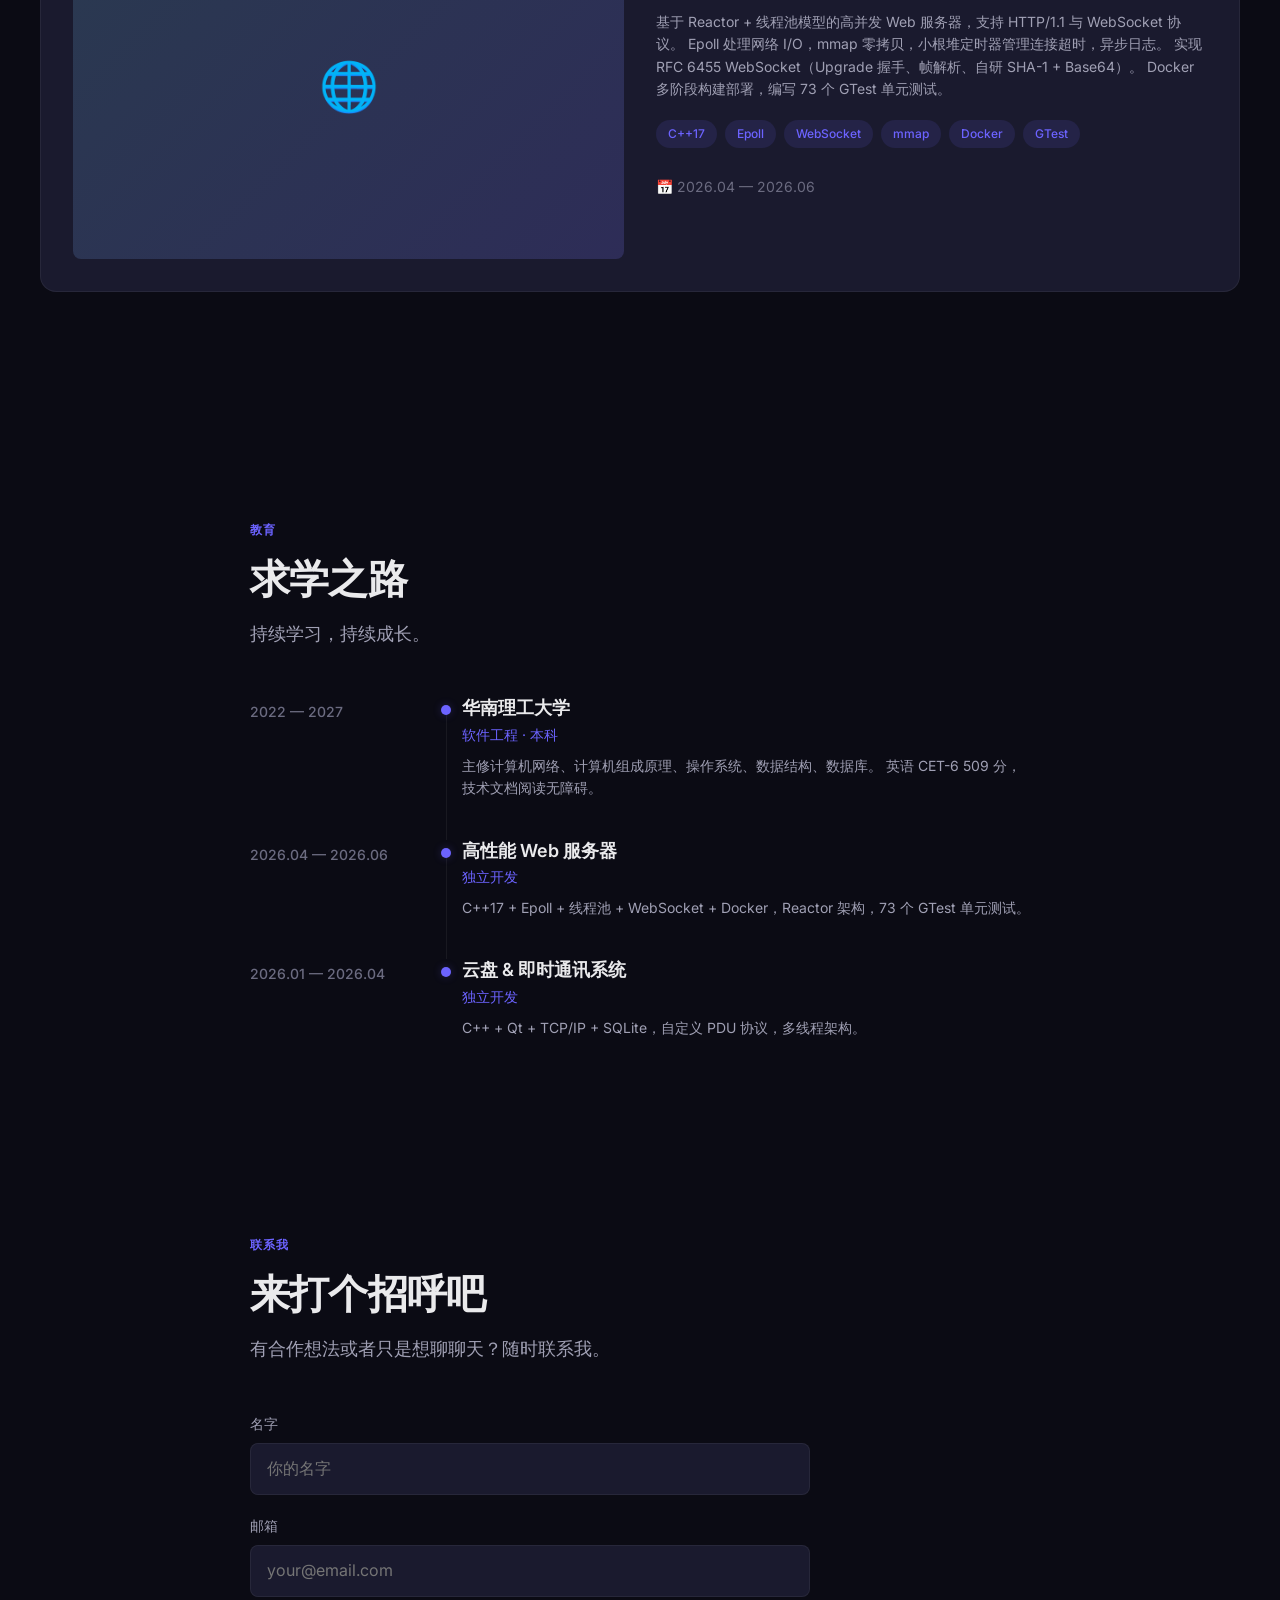
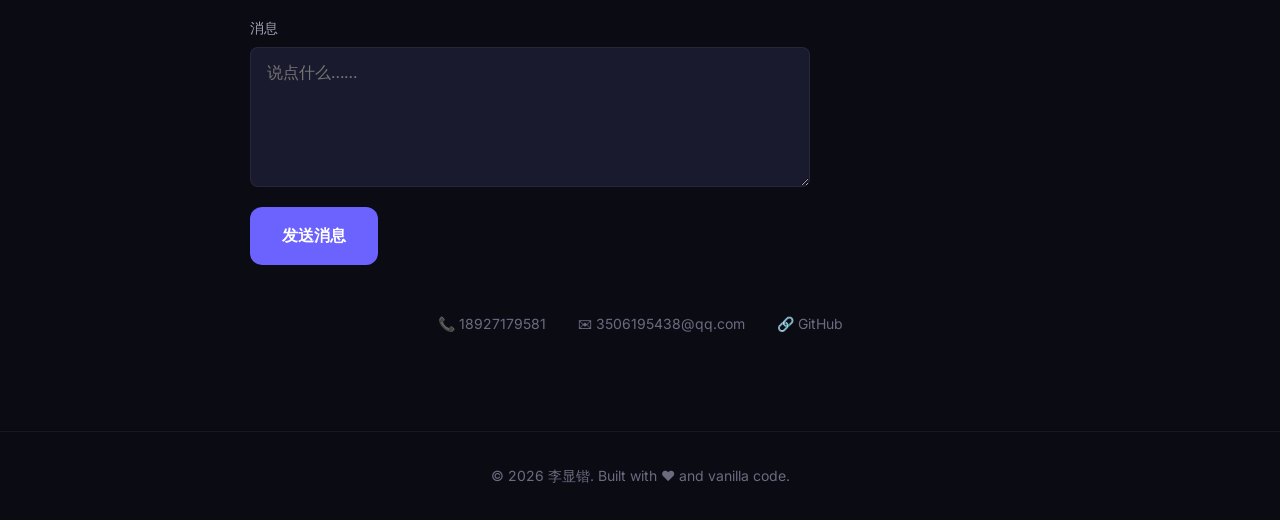
==== commit 3f12160b: "📝 简历技能添加 AI 辅助开发 + 同步网站技能区 + 记忆规则" ====
--- a/index.html
+++ b/index.html
@@ -156,6 +156,10 @@
           <div class="skill-card animate-in animate-in--scale animate-in--delay-1">
             <span class="skill-card__icon">🐳</span>
             <span class="skill-card__name">Docker</span>
+          </div>
+          <div class="skill-card animate-in animate-in--scale animate-in--delay-2">
+            <span class="skill-card__icon">🤖</span>
+            <span class="skill-card__name">AI 辅助开发</span>
           </div>
         </div>
       </div>
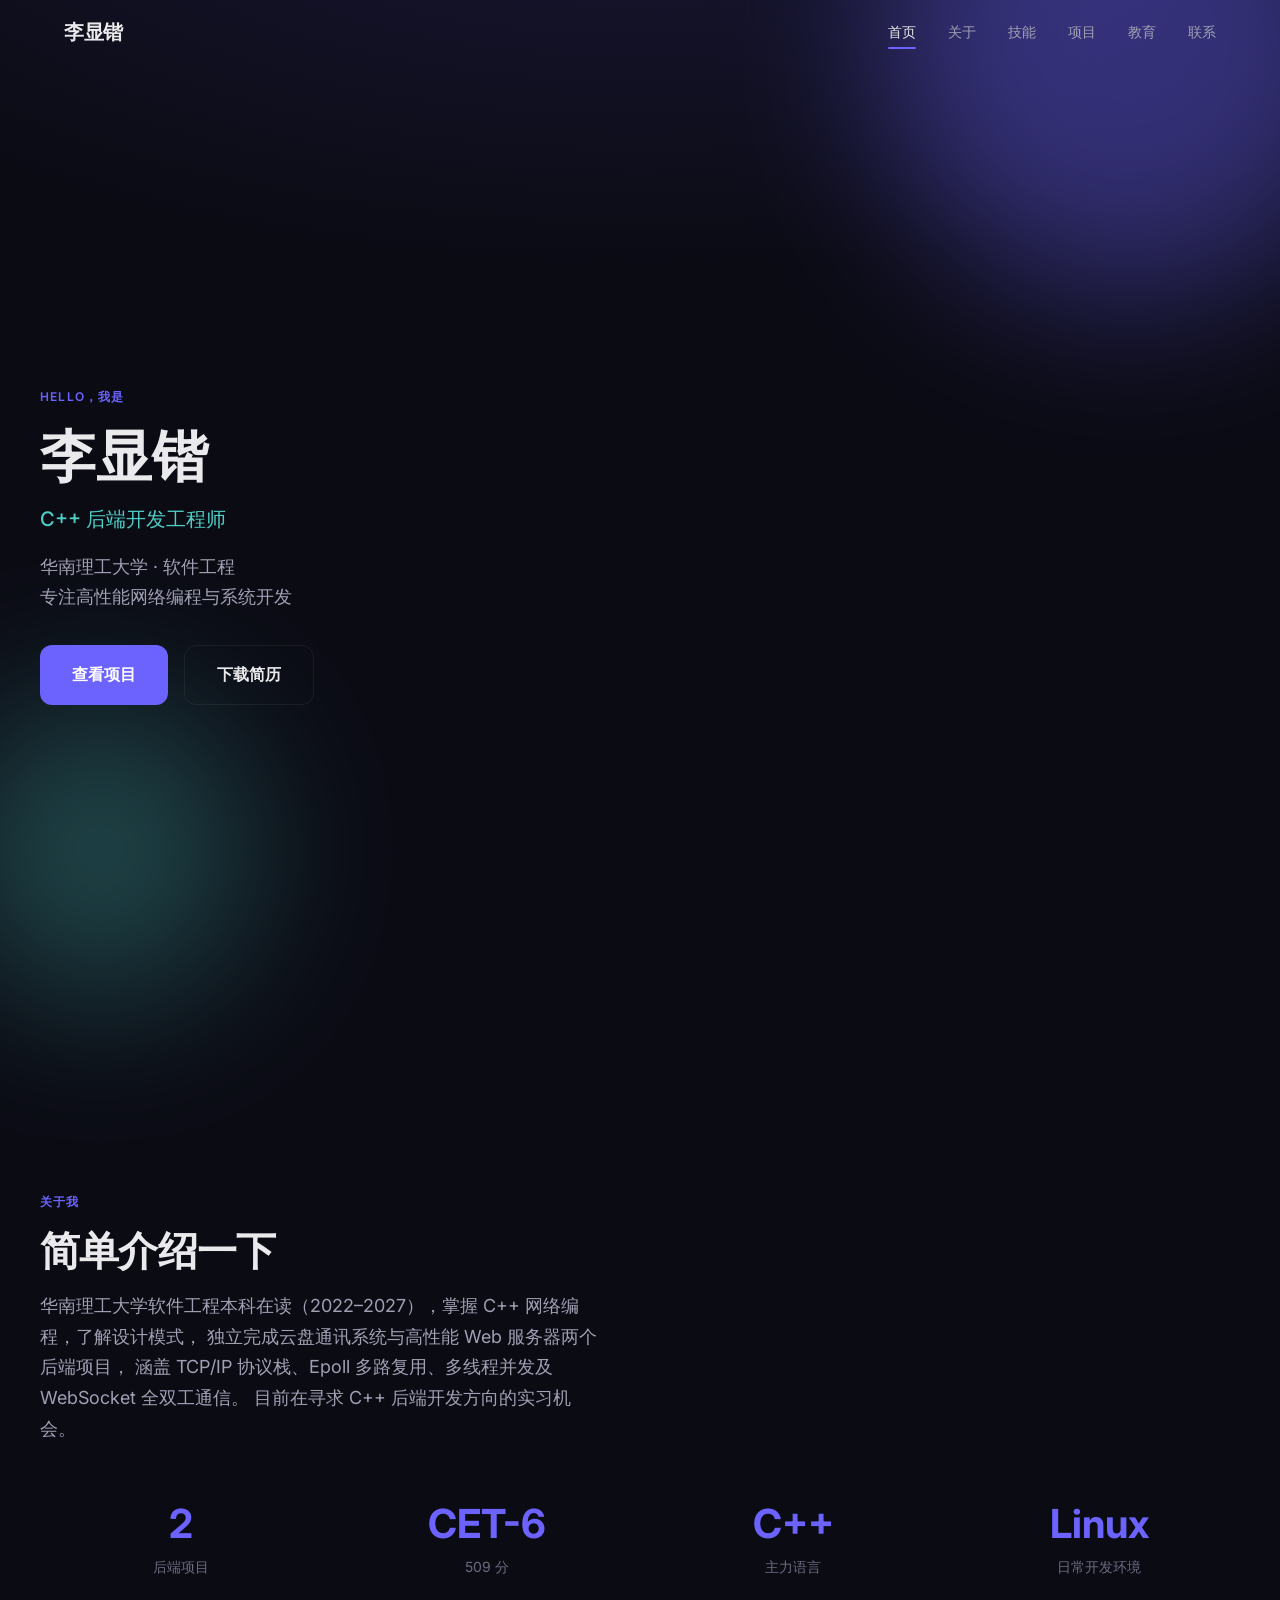
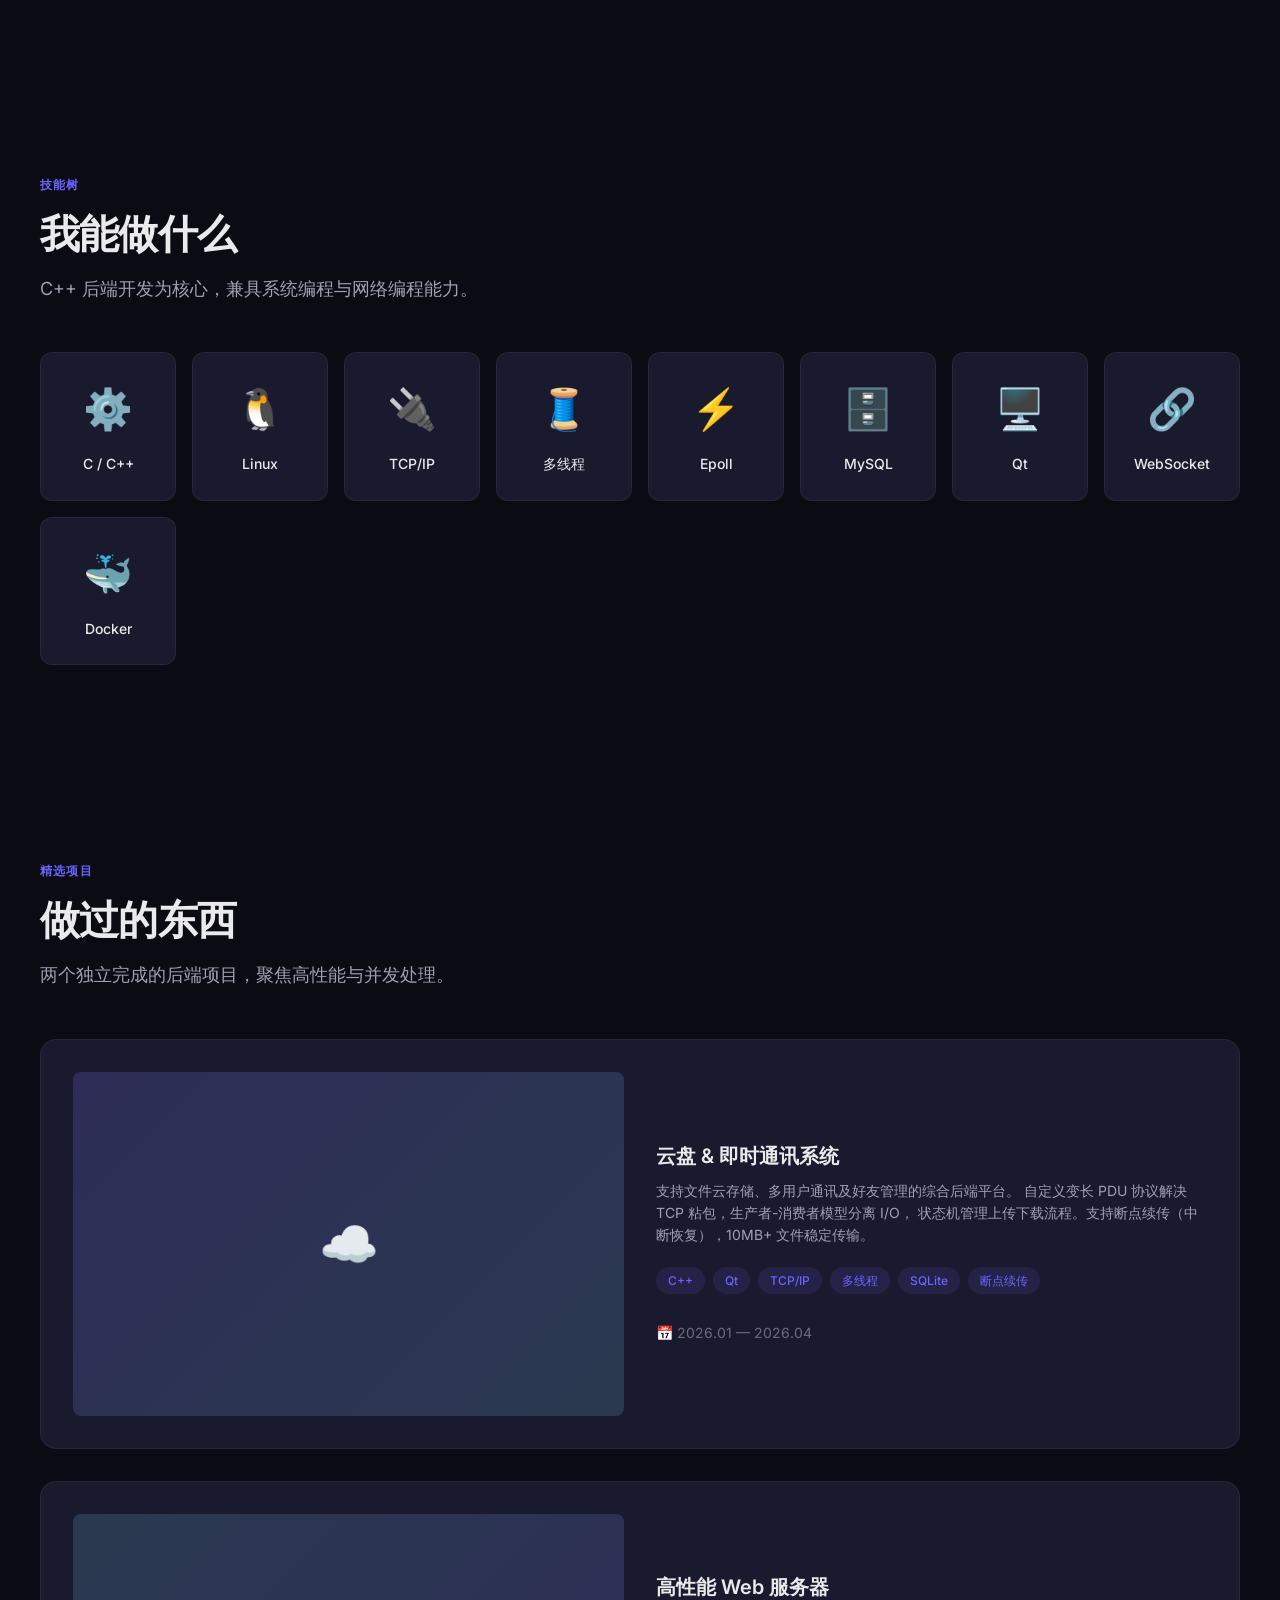
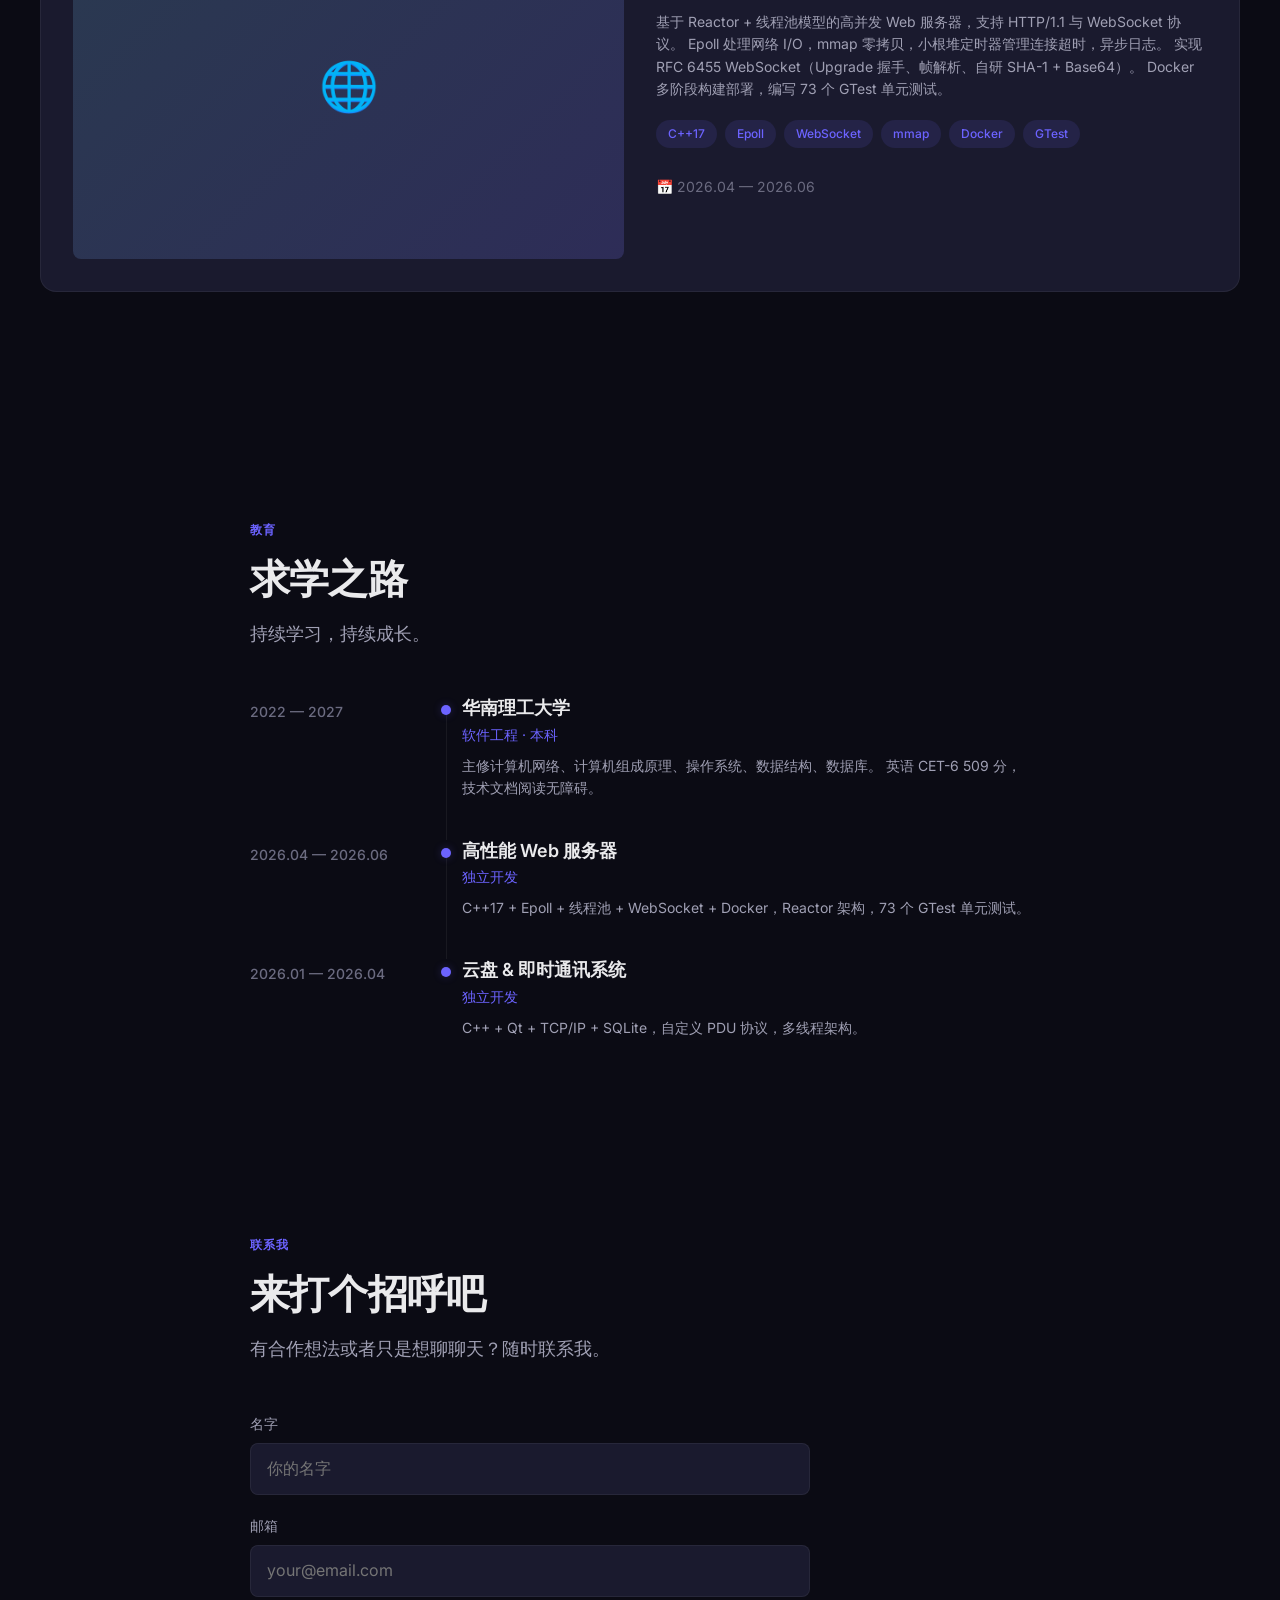
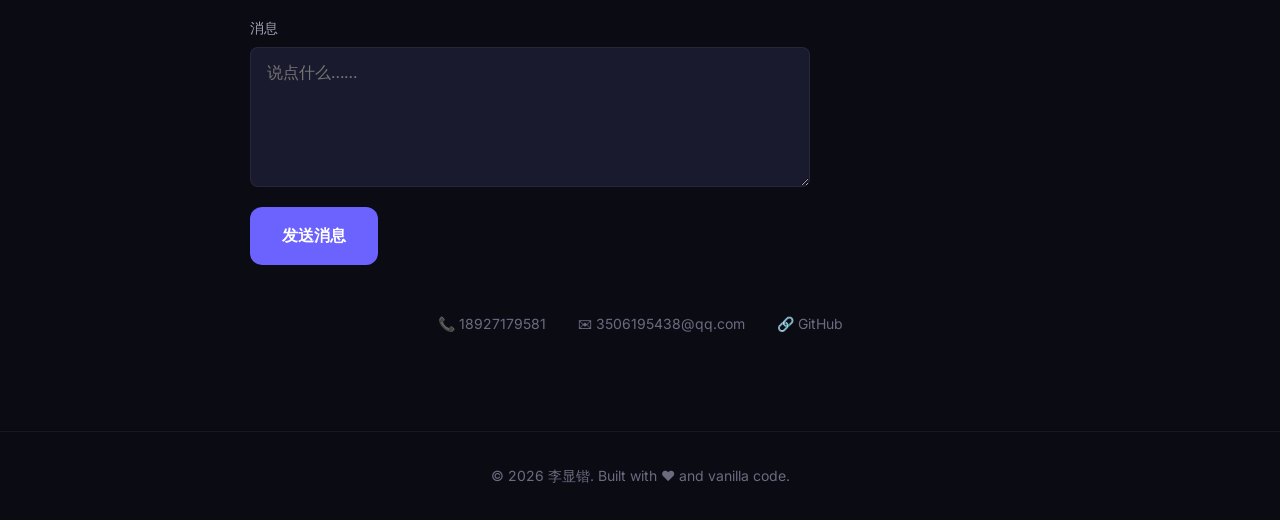
==== commit 4831beef: "📝 简历工具技能改为 AI Agent 多智能体协同开发 + 网站撤掉 AI 卡片" ====
--- a/index.html
+++ b/index.html
@@ -156,10 +156,6 @@
           <div class="skill-card animate-in animate-in--scale animate-in--delay-1">
             <span class="skill-card__icon">🐳</span>
             <span class="skill-card__name">Docker</span>
-          </div>
-          <div class="skill-card animate-in animate-in--scale animate-in--delay-2">
-            <span class="skill-card__icon">🤖</span>
-            <span class="skill-card__name">AI 辅助开发</span>
           </div>
         </div>
       </div>
